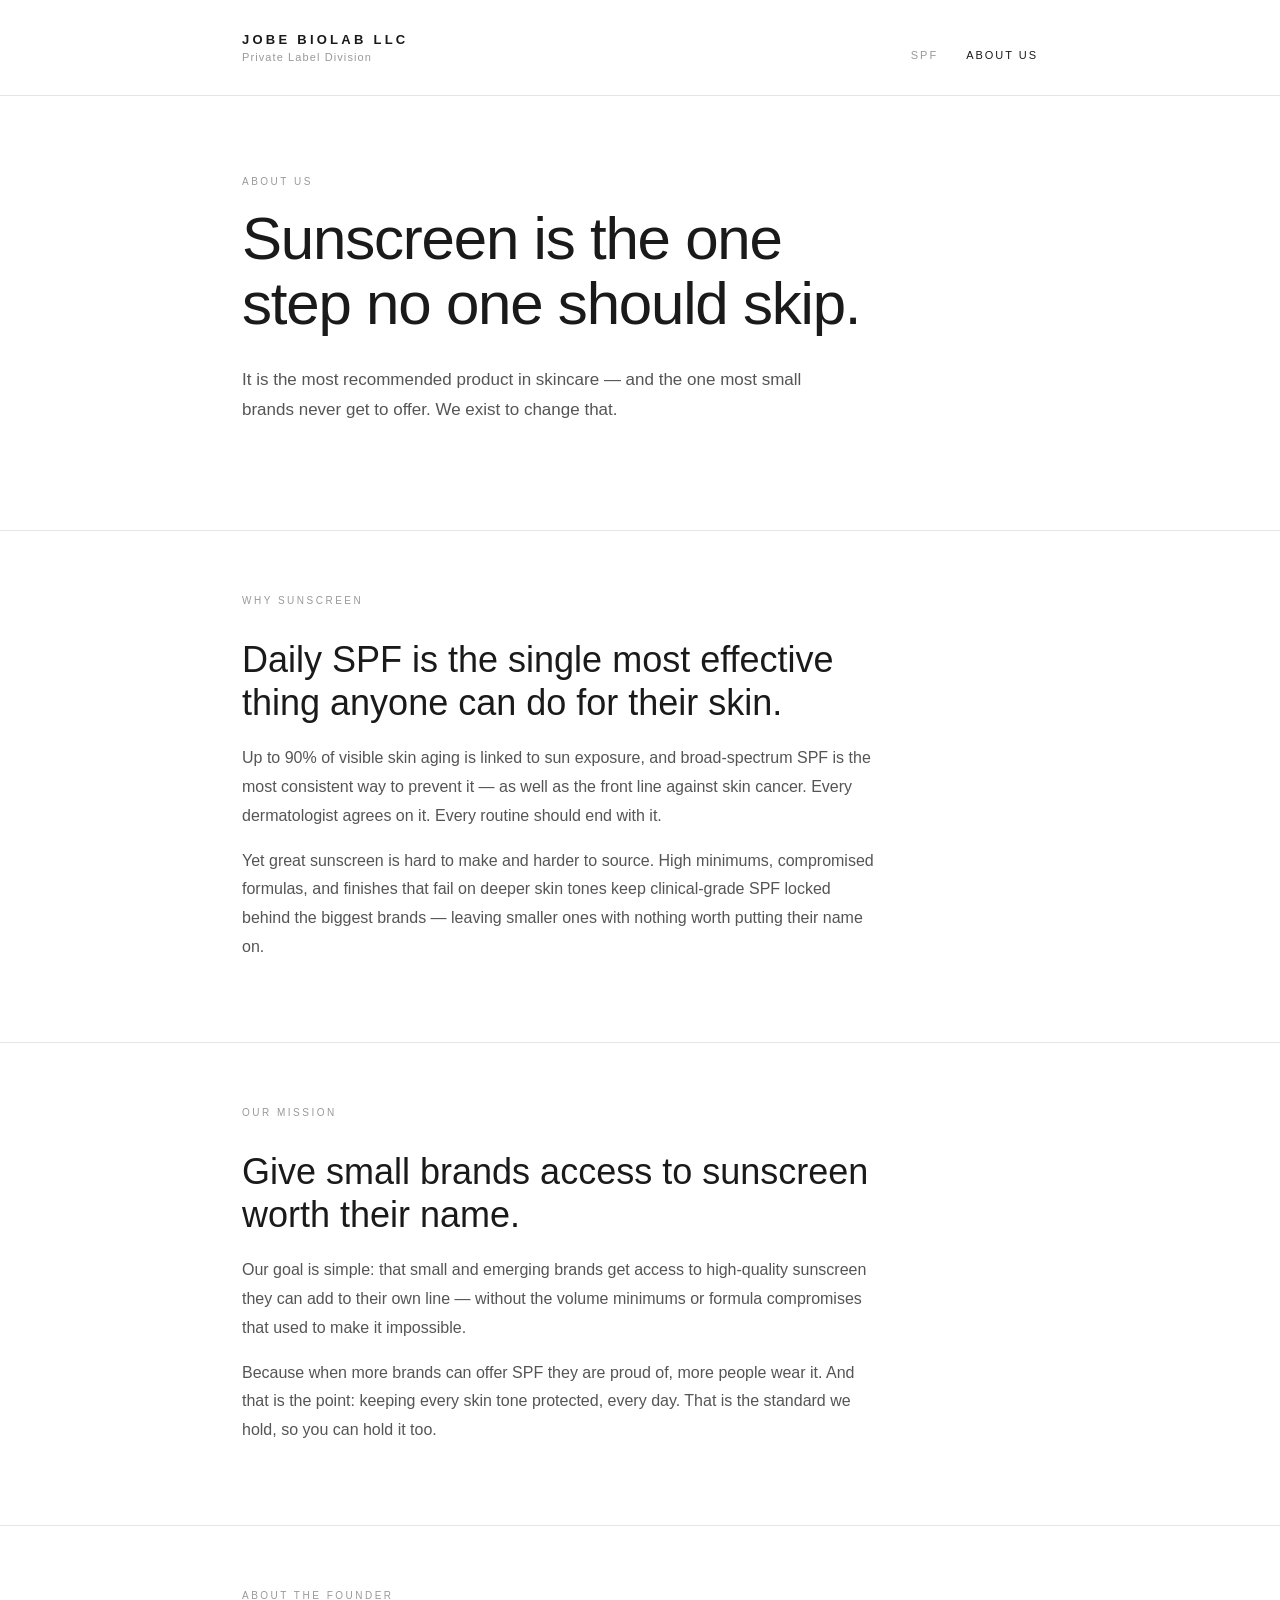
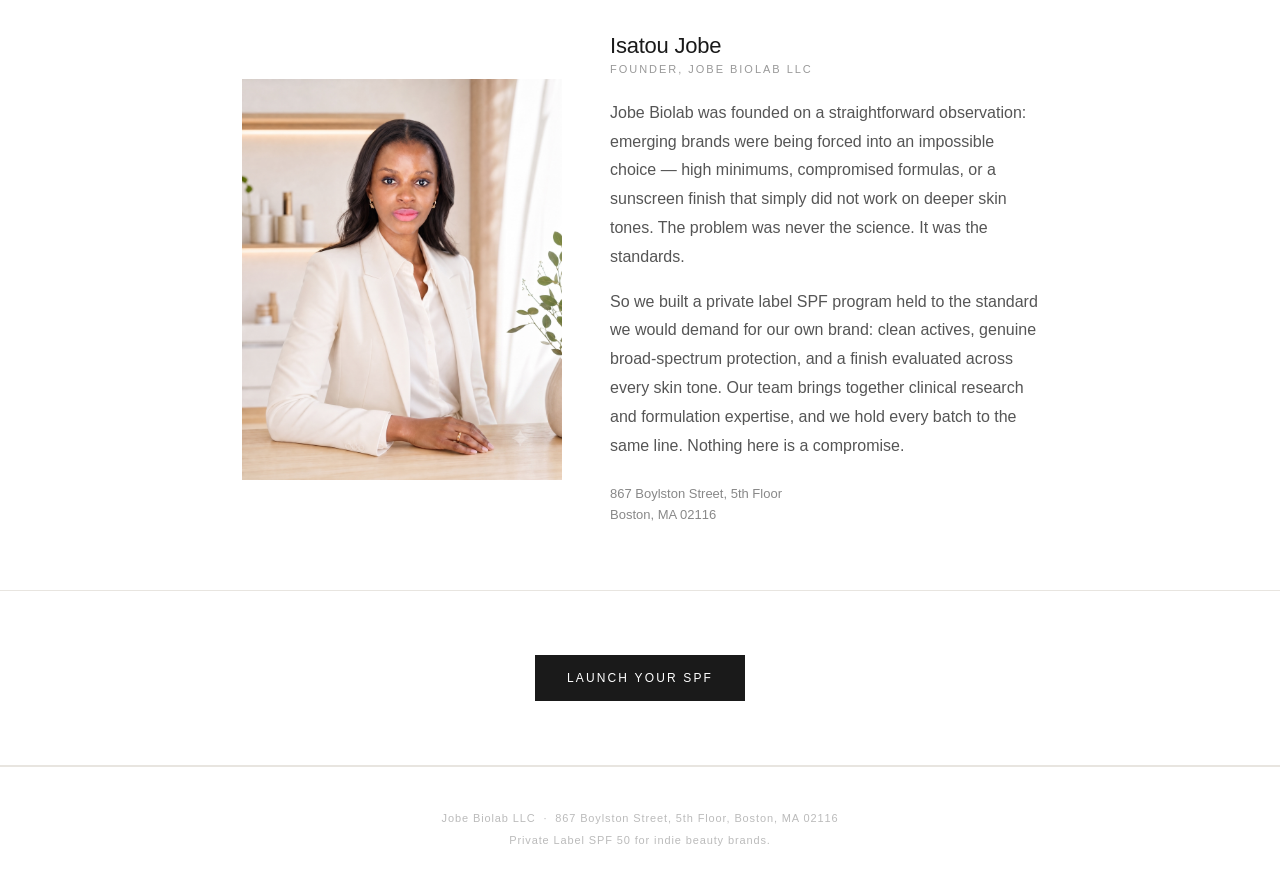
==== about/index.html @ faf5276c "Add About Us page with company details and mission" ====
<!DOCTYPE html>
<html lang="en">
<head>
  <meta charset="UTF-8">
  <meta name="viewport" content="width=device-width, initial-scale=1.0">
  <title>About Us — Jobe Biolab LLC</title>
  <meta name="description" content="Why we exist: giving small beauty brands access to clinical-grade mineral SPF 50 they can add to their own line — protecting every skin tone, every day.">
<style>
    *, *::before, *::after { box-sizing: border-box; margin: 0; padding: 0; }
    body { font-family: 'Helvetica Neue', Arial, sans-serif; color: #1A1A1A; background: #ffffff; -webkit-font-smoothing: antialiased; }
    .wrap { max-width: 860px; margin: 0 auto; padding: 0 32px; }
    /* Header */
    .site-header { padding: 32px 0; border-bottom: 1px solid #E8E5E0; }
    .site-logo { font-size: 13px; letter-spacing: 0.25em; text-transform: uppercase; font-weight: 600; color: #1A1A1A; display: block; }
    .site-tagline { font-size: 11px; color: #999; letter-spacing: 0.1em; margin-top: 4px; }
    /* Hero */
    .hero { padding: 80px 0 64px; border-bottom: 1px solid #E8E5E0; }
    .hero-label { font-size: 10px; letter-spacing: 0.25em; text-transform: uppercase; color: #999; margin-bottom: 20px; }
    .hero-h1 { font-size: clamp(36px, 5vw, 60px); font-weight: 300; line-height: 1.08; margin-bottom: 28px; letter-spacing: -0.02em; }
    .hero-sub { font-size: 17px; line-height: 1.8; color: #555; max-width: 580px; margin-bottom: 40px; }
    .hero-cta { display: inline-block; background: #1A1A1A; color: #fff; padding: 16px 32px; font-size: 12px; letter-spacing: 0.18em; text-transform: uppercase; text-decoration: none; transition: opacity 0.2s; }
    .hero-cta:hover { opacity: 0.82; }
    /* Sections */
    .section { padding: 64px 0; border-bottom: 1px solid #E8E5E0; }
    .section-label { font-size: 10px; letter-spacing: 0.25em; text-transform: uppercase; color: #999; margin-bottom: 32px; }
    /* Why grid */
    .why-grid { display: grid; grid-template-columns: 1fr 1fr; gap: 0; }
    @media (max-width: 640px) { .why-grid { grid-template-columns: 1fr; } }
    .why-item { display: flex; align-items: flex-start; gap: 14px; padding: 16px 0; border-bottom: 1px solid #F0EDE8; }
    .why-check { color: #1A1A1A; font-size: 14px; font-weight: 600; flex-shrink: 0; margin-top: 2px; }
    .why-text { font-size: 15px; line-height: 1.5; color: #444; }
    /* Stat grid */
    .stat-grid { display: grid; grid-template-columns: repeat(4, 1fr); gap: 1px; background: #E8E5E0; }
    @media (max-width: 640px) { .stat-grid { grid-template-columns: repeat(2, 1fr); } }
    .stat-card { background: #fff; padding: 28px 24px; }
    .stat-num { font-size: 32px; font-weight: 300; line-height: 1; margin-bottom: 6px; }
    .stat-desc { font-size: 12px; color: #888; letter-spacing: 0.05em; }
    /* Pain */
    .pain-block { max-width: 640px; }
    /* Founder */
    .founder-grid { display: grid; grid-template-columns: 320px 1fr; gap: 48px; align-items: center; }
    @media (max-width: 640px) { .founder-grid { grid-template-columns: 1fr; gap: 28px; } }
    .founder-photo { width: 100%; height: auto; display: block; }
    .founder-name { font-size: 22px; font-weight: 400; letter-spacing: -0.01em; margin-bottom: 4px; }
    .founder-title { font-size: 11px; letter-spacing: 0.18em; text-transform: uppercase; color: #999; margin-bottom: 24px; }
    .founder-p { font-size: 16px; line-height: 1.8; color: #555; margin-bottom: 16px; }
    .founder-address { font-size: 13px; line-height: 1.6; color: #888; margin-top: 24px; }
    .pain-h2 { font-size: clamp(24px, 3.5vw, 36px); font-weight: 300; line-height: 1.2; margin-bottom: 20px; }
    .pain-p { font-size: 16px; line-height: 1.8; color: #555; margin-bottom: 16px; }
    /* Spec list */
    .spec-list { list-style: none; display: grid; grid-template-columns: 1fr 1fr; gap: 0; }
    @media (max-width: 640px) { .spec-list { grid-template-columns: 1fr; } }
    .spec-list li { font-size: 14px; line-height: 1.6; color: #444; padding: 14px 0; border-bottom: 1px solid #F0EDE8; display: flex; align-items: flex-start; gap: 12px; }
    .spec-list li::before { content: ''; display: block; width: 4px; height: 4px; background: #1A1A1A; border-radius: 50%; margin-top: 8px; flex-shrink: 0; }
    /* Included list */
    .incl-list { list-style: none; }
    .incl-list li { font-size: 15px; line-height: 1.7; color: #444; padding: 14px 0; border-bottom: 1px solid #F0EDE8; display: flex; gap: 16px; }
    .incl-list li::before { content: '✓'; color: #1A1A1A; font-size: 13px; flex-shrink: 0; margin-top: 1px; }
    /* Tier grid */
    .tier-grid { display: grid; grid-template-columns: repeat(4, 1fr); gap: 1px; background: #E8E5E0; }
    @media (max-width: 640px) { .tier-grid { grid-template-columns: repeat(2, 1fr); } }
    .tier { background: #fff; padding: 28px 20px; }
    .tier.featured { background: #1A1A1A; }
    .tier.featured .tier-name, .tier.featured .tier-units, .tier.featured .tier-desc { color: #fff; }
    .tier.featured .tier-badge { color: #888; }
    .tier-badge { font-size: 9px; letter-spacing: 0.18em; text-transform: uppercase; color: #bbb; margin-bottom: 12px; display: block; }
    .tier-name { font-size: 10px; letter-spacing: 0.2em; text-transform: uppercase; color: #999; margin-bottom: 10px; }
    .tier-units { font-size: 26px; font-weight: 300; margin-bottom: 12px; color: #1A1A1A; }
    .tier-desc { font-size: 12px; color: #aaa; line-height: 1.5; }
    .tier-note { font-size: 13px; color: #888; margin-top: 24px; line-height: 1.7; }
    /* Form */
    .form-wrap { max-width: 620px; }
    .form-row { display: grid; grid-template-columns: 1fr 1fr; gap: 16px; margin-bottom: 16px; }
    @media (max-width: 640px) { .form-row { grid-template-columns: 1fr; } }
    .jbl-input, .jbl-select, .jbl-textarea {
      width: 100%; padding: 14px 16px; border: 1px solid #D8D4CE;
      background: #fff; font-size: 15px; font-family: inherit;
      color: #1A1A1A; outline: none; border-radius: 0; -webkit-appearance: none;
    }
    .jbl-input:focus, .jbl-select:focus, .jbl-textarea:focus { border-color: #1A1A1A; }
    .jbl-textarea { min-height: 120px; resize: vertical; margin-top: 16px; }
    .jbl-select { margin-bottom: 16px; }
    .jbl-btn {
      width: 100%; padding: 17px; background: #1A1A1A; color: #fff;
      border: none; font-size: 12px; letter-spacing: 0.18em;
      text-transform: uppercase; cursor: pointer; font-family: inherit; margin-top: 16px;
    }
    .jbl-btn:hover { opacity: 0.85; }
    .form-note { font-size: 12px; color: #999; margin-top: 12px; line-height: 1.6; }
    /* Thank you state */
    .thank-you { display: none; padding: 64px 0; text-align: center; }
    .thank-you.visible { display: block; }
    .ty-h2 { font-size: clamp(24px, 3vw, 36px); font-weight: 300; margin-bottom: 16px; }
    .ty-p { font-size: 16px; line-height: 1.8; color: #555; max-width: 480px; margin: 0 auto; }
    /* Footer */
    .site-footer { padding: 40px 0; text-align: center; border-top: 1px solid #E8E5E0; }
    .footer-text { font-size: 11px; color: #bbb; letter-spacing: 0.08em; line-height: 2; }
    /* Nav */
    .site-header .wrap { display: flex; justify-content: space-between; align-items: flex-end; }
    .site-nav { display: flex; gap: 28px; }
    .site-nav a { font-size: 11px; letter-spacing: 0.18em; text-transform: uppercase; color: #999; text-decoration: none; transition: color 0.2s; padding-bottom: 2px; }
    .site-nav a:hover, .site-nav a.active { color: #1A1A1A; }
    @media (max-width: 640px) { .site-header .wrap { flex-direction: column; align-items: flex-start; gap: 16px; } }
  </style>
</head>
<body>

  <header class="site-header">
    <div class="wrap">
      <div>
        <span class="site-logo">Jobe Biolab LLC</span>
        <p class="site-tagline">Private Label Division</p>
      </div>
      <nav class="site-nav">
        <a href="/">SPF</a>
        <a href="/about/" class="active">About Us</a>
      </nav>
    </div>
  </header>

  <section class="hero">
    <div class="wrap">
      <p class="hero-label">About Us</p>
      <h1 class="hero-h1">Sunscreen is the one<br>step no one should skip.</h1>
      <p class="hero-sub">It is the most recommended product in skincare — and the one most small brands never get to offer. We exist to change that.</p>
    </div>
  </section>

  <section class="section">
    <div class="wrap">
      <div class="pain-block">
        <p class="section-label">Why Sunscreen</p>
        <h2 class="pain-h2">Daily SPF is the single most effective thing anyone can do for their skin.</h2>
        <p class="pain-p">Up to 90% of visible skin aging is linked to sun exposure, and broad-spectrum SPF is the most consistent way to prevent it — as well as the front line against skin cancer. Every dermatologist agrees on it. Every routine should end with it.</p>
        <p class="pain-p">Yet great sunscreen is hard to make and harder to source. High minimums, compromised formulas, and finishes that fail on deeper skin tones keep clinical-grade SPF locked behind the biggest brands — leaving smaller ones with nothing worth putting their name on.</p>
      </div>
    </div>
  </section>

  <section class="section">
    <div class="wrap">
      <div class="pain-block">
        <p class="section-label">Our Mission</p>
        <h2 class="pain-h2">Give small brands access to sunscreen worth their name.</h2>
        <p class="pain-p">Our goal is simple: that small and emerging brands get access to high-quality sunscreen they can add to their own line — without the volume minimums or formula compromises that used to make it impossible.</p>
        <p class="pain-p">Because when more brands can offer SPF they are proud of, more people wear it. And that is the point: keeping every skin tone protected, every day. That is the standard we hold, so you can hold it too.</p>
      </div>
    </div>
  </section>

  <section class="section">
    <div class="wrap">
      <p class="section-label">About The Founder</p>
      <div class="founder-grid">
        <img class="founder-photo" src="/founder.jpg" alt="Isatou Jobe, Founder of Jobe Biolab LLC">
        <div class="founder-text">
          <p class="founder-name">Isatou Jobe</p>
          <p class="founder-title">Founder, Jobe Biolab LLC</p>
          <p class="founder-p">Jobe Biolab was founded on a straightforward observation: emerging brands were being forced into an impossible choice — high minimums, compromised formulas, or a sunscreen finish that simply did not work on deeper skin tones. The problem was never the science. It was the standards.</p>
          <p class="founder-p">So we built a private label SPF program held to the standard we would demand for our own brand: clean actives, genuine broad-spectrum protection, and a finish evaluated across every skin tone. Our team brings together clinical research and formulation expertise, and we hold every batch to the same line. Nothing here is a compromise.</p>
          <p class="founder-address">867 Boylston Street, 5th Floor<br>Boston, MA 02116</p>
        </div>
      </div>
    </div>
  </section>

  <section class="section" style="text-align:center;">
    <div class="wrap">
      <a href="/#enquire" class="hero-cta">Launch Your SPF</a>
    </div>
  </section>

  <footer class="site-footer">
    <div class="wrap">
      <p class="footer-text">Jobe Biolab LLC &nbsp;·&nbsp; 867 Boylston Street, 5th Floor, Boston, MA 02116<br>Private Label SPF 50 for indie beauty brands.</p>
    </div>
  </footer>

</body>
</html>
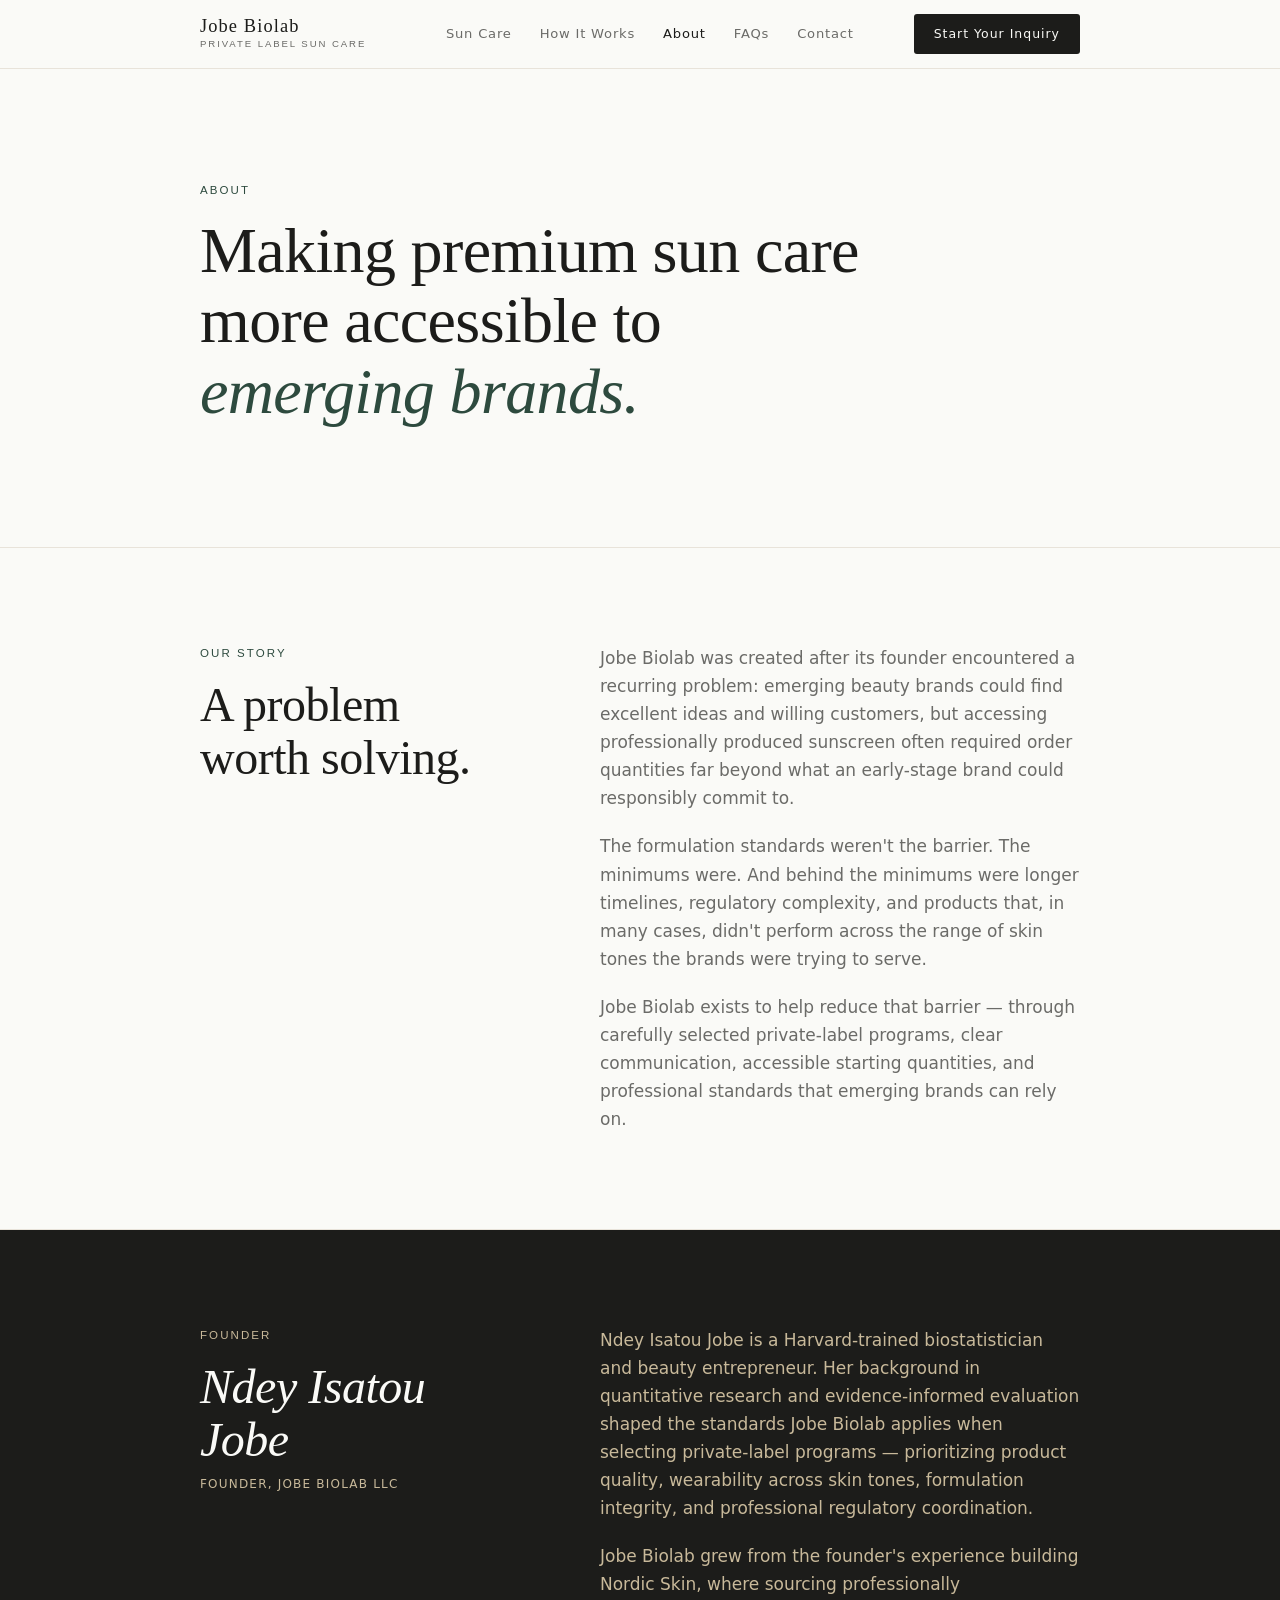
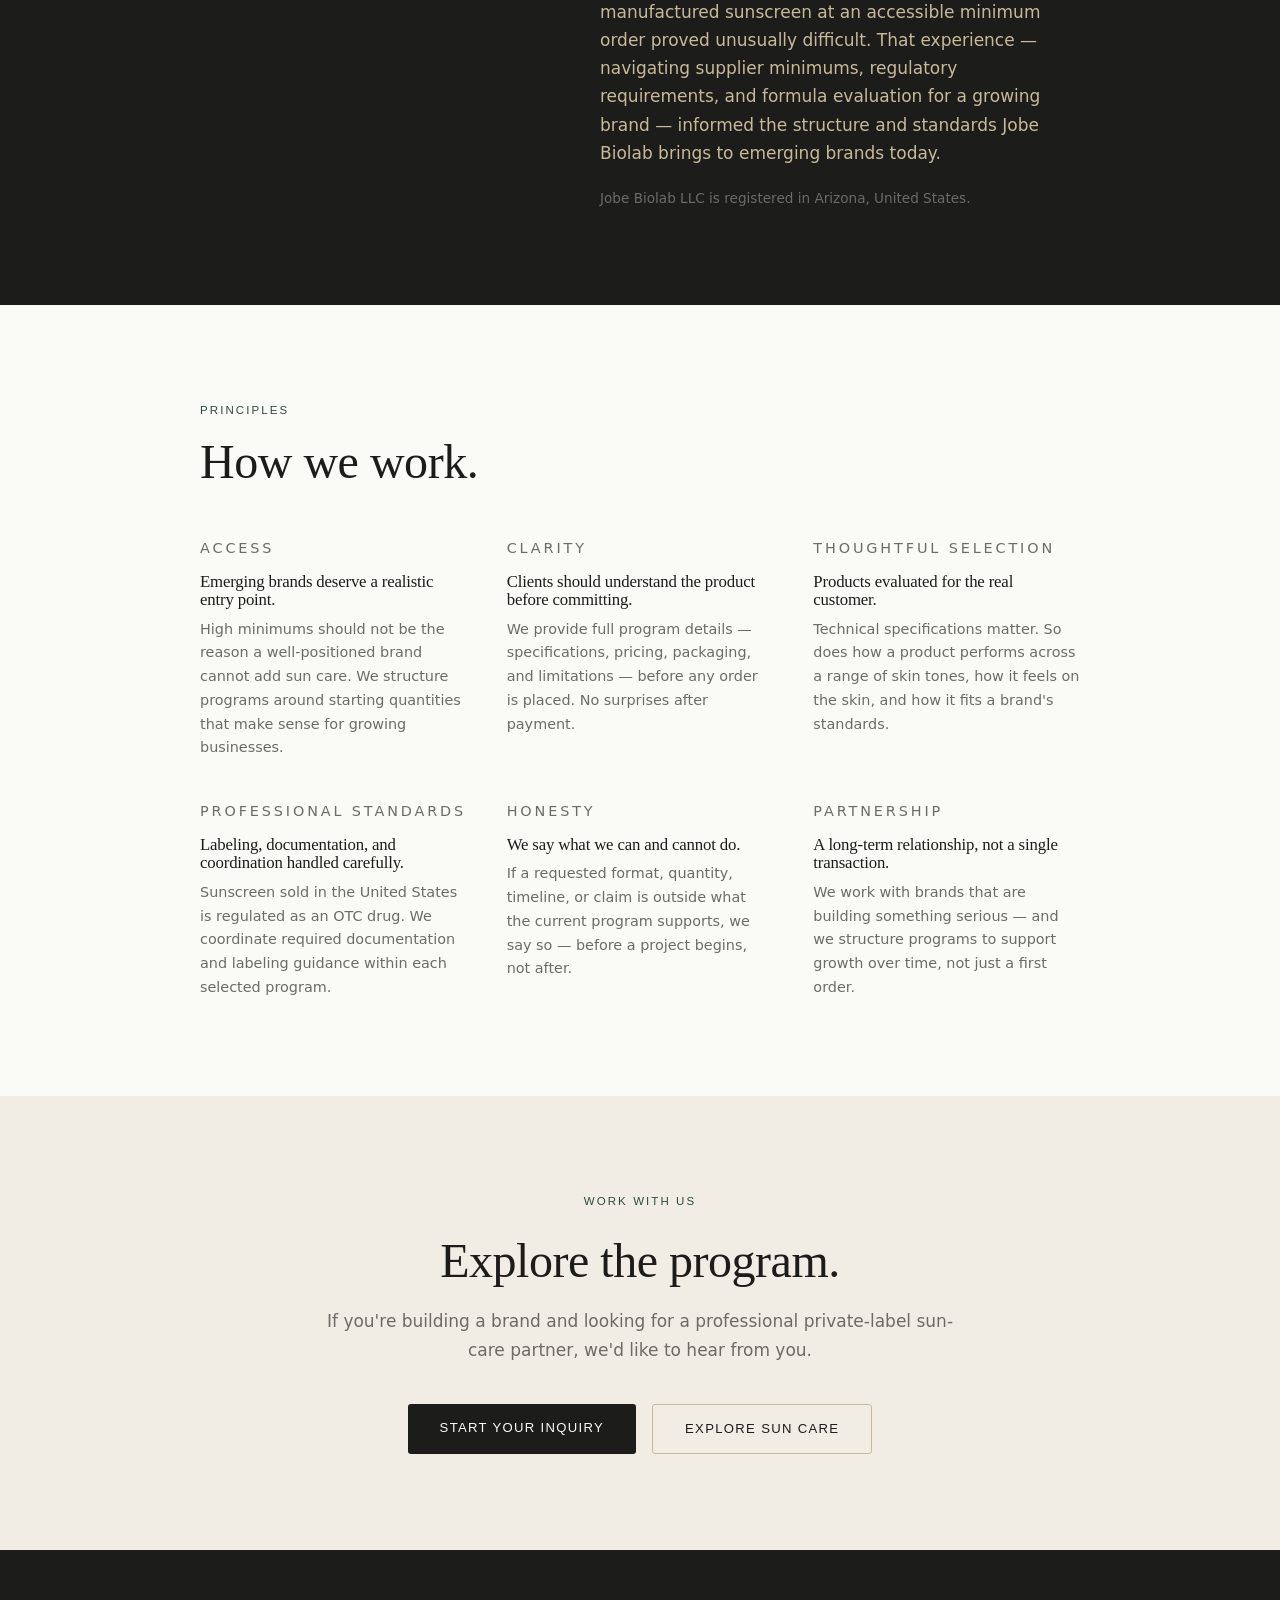
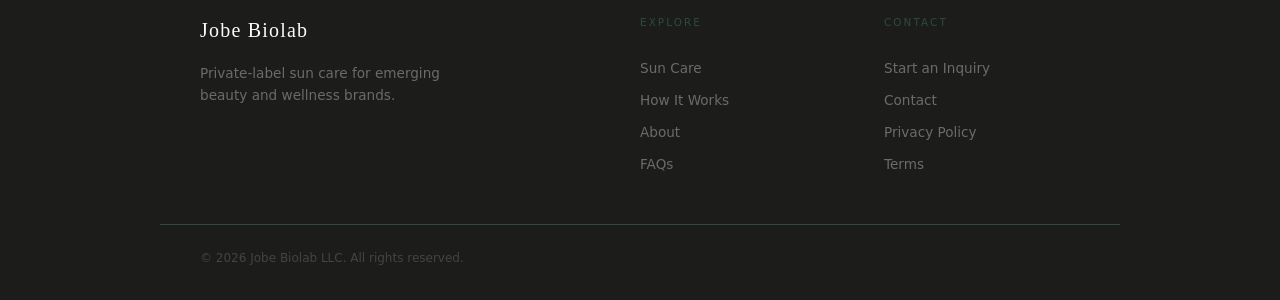
==== commit d655e13c: "Redesign: full multi-page rebuild with new design system" ====
--- a/about/index.html
+++ b/about/index.html
@@ -3,178 +3,114 @@
 <head>
   <meta charset="UTF-8">
   <meta name="viewport" content="width=device-width, initial-scale=1.0">
-  <title>About Us — Jobe Biolab LLC</title>
-  <meta name="description" content="Why we exist: giving small beauty brands access to clinical-grade mineral SPF 50 they can add to their own line — protecting every skin tone, every day.">
-<style>
-    *, *::before, *::after { box-sizing: border-box; margin: 0; padding: 0; }
-    body { font-family: 'Helvetica Neue', Arial, sans-serif; color: #1A1A1A; background: #ffffff; -webkit-font-smoothing: antialiased; }
-    .wrap { max-width: 860px; margin: 0 auto; padding: 0 32px; }
-    /* Header */
-    .site-header { padding: 32px 0; border-bottom: 1px solid #E8E5E0; }
-    .site-logo { font-size: 13px; letter-spacing: 0.25em; text-transform: uppercase; font-weight: 600; color: #1A1A1A; display: block; }
-    .site-tagline { font-size: 11px; color: #999; letter-spacing: 0.1em; margin-top: 4px; }
-    /* Hero */
-    .hero { padding: 80px 0 64px; border-bottom: 1px solid #E8E5E0; }
-    .hero-label { font-size: 10px; letter-spacing: 0.25em; text-transform: uppercase; color: #999; margin-bottom: 20px; }
-    .hero-h1 { font-size: clamp(36px, 5vw, 60px); font-weight: 300; line-height: 1.08; margin-bottom: 28px; letter-spacing: -0.02em; }
-    .hero-sub { font-size: 17px; line-height: 1.8; color: #555; max-width: 580px; margin-bottom: 40px; }
-    .hero-cta { display: inline-block; background: #1A1A1A; color: #fff; padding: 16px 32px; font-size: 12px; letter-spacing: 0.18em; text-transform: uppercase; text-decoration: none; transition: opacity 0.2s; }
-    .hero-cta:hover { opacity: 0.82; }
-    /* Sections */
-    .section { padding: 64px 0; border-bottom: 1px solid #E8E5E0; }
-    .section-label { font-size: 10px; letter-spacing: 0.25em; text-transform: uppercase; color: #999; margin-bottom: 32px; }
-    /* Why grid */
-    .why-grid { display: grid; grid-template-columns: 1fr 1fr; gap: 0; }
-    @media (max-width: 640px) { .why-grid { grid-template-columns: 1fr; } }
-    .why-item { display: flex; align-items: flex-start; gap: 14px; padding: 16px 0; border-bottom: 1px solid #F0EDE8; }
-    .why-check { color: #1A1A1A; font-size: 14px; font-weight: 600; flex-shrink: 0; margin-top: 2px; }
-    .why-text { font-size: 15px; line-height: 1.5; color: #444; }
-    /* Stat grid */
-    .stat-grid { display: grid; grid-template-columns: repeat(4, 1fr); gap: 1px; background: #E8E5E0; }
-    @media (max-width: 640px) { .stat-grid { grid-template-columns: repeat(2, 1fr); } }
-    .stat-card { background: #fff; padding: 28px 24px; }
-    .stat-num { font-size: 32px; font-weight: 300; line-height: 1; margin-bottom: 6px; }
-    .stat-desc { font-size: 12px; color: #888; letter-spacing: 0.05em; }
-    /* Pain */
-    .pain-block { max-width: 640px; }
-    /* Founder */
-    .founder-grid { display: grid; grid-template-columns: 320px 1fr; gap: 48px; align-items: center; }
-    @media (max-width: 640px) { .founder-grid { grid-template-columns: 1fr; gap: 28px; } }
-    .founder-photo { width: 100%; height: auto; display: block; }
-    .founder-name { font-size: 22px; font-weight: 400; letter-spacing: -0.01em; margin-bottom: 4px; }
-    .founder-title { font-size: 11px; letter-spacing: 0.18em; text-transform: uppercase; color: #999; margin-bottom: 24px; }
-    .founder-p { font-size: 16px; line-height: 1.8; color: #555; margin-bottom: 16px; }
-    .founder-address { font-size: 13px; line-height: 1.6; color: #888; margin-top: 24px; }
-    .pain-h2 { font-size: clamp(24px, 3.5vw, 36px); font-weight: 300; line-height: 1.2; margin-bottom: 20px; }
-    .pain-p { font-size: 16px; line-height: 1.8; color: #555; margin-bottom: 16px; }
-    /* Spec list */
-    .spec-list { list-style: none; display: grid; grid-template-columns: 1fr 1fr; gap: 0; }
-    @media (max-width: 640px) { .spec-list { grid-template-columns: 1fr; } }
-    .spec-list li { font-size: 14px; line-height: 1.6; color: #444; padding: 14px 0; border-bottom: 1px solid #F0EDE8; display: flex; align-items: flex-start; gap: 12px; }
-    .spec-list li::before { content: ''; display: block; width: 4px; height: 4px; background: #1A1A1A; border-radius: 50%; margin-top: 8px; flex-shrink: 0; }
-    /* Included list */
-    .incl-list { list-style: none; }
-    .incl-list li { font-size: 15px; line-height: 1.7; color: #444; padding: 14px 0; border-bottom: 1px solid #F0EDE8; display: flex; gap: 16px; }
-    .incl-list li::before { content: '✓'; color: #1A1A1A; font-size: 13px; flex-shrink: 0; margin-top: 1px; }
-    /* Tier grid */
-    .tier-grid { display: grid; grid-template-columns: repeat(4, 1fr); gap: 1px; background: #E8E5E0; }
-    @media (max-width: 640px) { .tier-grid { grid-template-columns: repeat(2, 1fr); } }
-    .tier { background: #fff; padding: 28px 20px; }
-    .tier.featured { background: #1A1A1A; }
-    .tier.featured .tier-name, .tier.featured .tier-units, .tier.featured .tier-desc { color: #fff; }
-    .tier.featured .tier-badge { color: #888; }
-    .tier-badge { font-size: 9px; letter-spacing: 0.18em; text-transform: uppercase; color: #bbb; margin-bottom: 12px; display: block; }
-    .tier-name { font-size: 10px; letter-spacing: 0.2em; text-transform: uppercase; color: #999; margin-bottom: 10px; }
-    .tier-units { font-size: 26px; font-weight: 300; margin-bottom: 12px; color: #1A1A1A; }
-    .tier-desc { font-size: 12px; color: #aaa; line-height: 1.5; }
-    .tier-note { font-size: 13px; color: #888; margin-top: 24px; line-height: 1.7; }
-    /* Form */
-    .form-wrap { max-width: 620px; }
-    .form-row { display: grid; grid-template-columns: 1fr 1fr; gap: 16px; margin-bottom: 16px; }
-    @media (max-width: 640px) { .form-row { grid-template-columns: 1fr; } }
-    .jbl-input, .jbl-select, .jbl-textarea {
-      width: 100%; padding: 14px 16px; border: 1px solid #D8D4CE;
-      background: #fff; font-size: 15px; font-family: inherit;
-      color: #1A1A1A; outline: none; border-radius: 0; -webkit-appearance: none;
-    }
-    .jbl-input:focus, .jbl-select:focus, .jbl-textarea:focus { border-color: #1A1A1A; }
-    .jbl-textarea { min-height: 120px; resize: vertical; margin-top: 16px; }
-    .jbl-select { margin-bottom: 16px; }
-    .jbl-btn {
-      width: 100%; padding: 17px; background: #1A1A1A; color: #fff;
-      border: none; font-size: 12px; letter-spacing: 0.18em;
-      text-transform: uppercase; cursor: pointer; font-family: inherit; margin-top: 16px;
-    }
-    .jbl-btn:hover { opacity: 0.85; }
-    .form-note { font-size: 12px; color: #999; margin-top: 12px; line-height: 1.6; }
-    /* Thank you state */
-    .thank-you { display: none; padding: 64px 0; text-align: center; }
-    .thank-you.visible { display: block; }
-    .ty-h2 { font-size: clamp(24px, 3vw, 36px); font-weight: 300; margin-bottom: 16px; }
-    .ty-p { font-size: 16px; line-height: 1.8; color: #555; max-width: 480px; margin: 0 auto; }
-    /* Footer */
-    .site-footer { padding: 40px 0; text-align: center; border-top: 1px solid #E8E5E0; }
-    .footer-text { font-size: 11px; color: #bbb; letter-spacing: 0.08em; line-height: 2; }
-    /* Nav */
-    .site-header .wrap { display: flex; justify-content: space-between; align-items: flex-end; }
-    .site-nav { display: flex; gap: 28px; }
-    .site-nav a { font-size: 11px; letter-spacing: 0.18em; text-transform: uppercase; color: #999; text-decoration: none; transition: color 0.2s; padding-bottom: 2px; }
-    .site-nav a:hover, .site-nav a.active { color: #1A1A1A; }
-    @media (max-width: 640px) { .site-header .wrap { flex-direction: column; align-items: flex-start; gap: 16px; } }
-  </style>
+  <title>About Jobe Biolab | Private Label Beauty Partner</title>
+  <meta name="description" content="Jobe Biolab is a private-label sun-care partner helping emerging beauty and wellness brands access professionally manufactured SPF products at accessible starting quantities.">
+  <link rel="canonical" href="https://jobebiolab.com/about/">
+  <link rel="stylesheet" href="/assets/style.css">
 </head>
 <body>
+  <header id="site-header"></header>
 
-  <header class="site-header">
-    <div class="wrap">
-      <div>
-        <span class="site-logo">Jobe Biolab LLC</span>
-        <p class="site-tagline">Private Label Division</p>
-      </div>
-      <nav class="site-nav">
-        <a href="/">SPF</a>
-        <a href="/about/" class="active">About Us</a>
-      </nav>
-    </div>
-  </header>
-
+  <!-- HERO -->
   <section class="hero">
     <div class="wrap">
-      <p class="hero-label">About Us</p>
-      <h1 class="hero-h1">Sunscreen is the one<br>step no one should skip.</h1>
-      <p class="hero-sub">It is the most recommended product in skincare — and the one most small brands never get to offer. We exist to change that.</p>
+      <span class="eyebrow">About</span>
+      <h1 style="max-width:22ch;margin:1rem 0 1.5rem;">Making premium sun care more accessible to <em>emerging brands.</em></h1>
     </div>
   </section>
 
-  <section class="section">
+  <hr class="rule">
+
+  <!-- STORY -->
+  <section>
     <div class="wrap">
-      <div class="pain-block">
-        <p class="section-label">Why Sunscreen</p>
-        <h2 class="pain-h2">Daily SPF is the single most effective thing anyone can do for their skin.</h2>
-        <p class="pain-p">Up to 90% of visible skin aging is linked to sun exposure, and broad-spectrum SPF is the most consistent way to prevent it — as well as the front line against skin cancer. Every dermatologist agrees on it. Every routine should end with it.</p>
-        <p class="pain-p">Yet great sunscreen is hard to make and harder to source. High minimums, compromised formulas, and finishes that fail on deeper skin tones keep clinical-grade SPF locked behind the biggest brands — leaving smaller ones with nothing worth putting their name on.</p>
-      </div>
-    </div>
-  </section>
-
-  <section class="section">
-    <div class="wrap">
-      <div class="pain-block">
-        <p class="section-label">Our Mission</p>
-        <h2 class="pain-h2">Give small brands access to sunscreen worth their name.</h2>
-        <p class="pain-p">Our goal is simple: that small and emerging brands get access to high-quality sunscreen they can add to their own line — without the volume minimums or formula compromises that used to make it impossible.</p>
-        <p class="pain-p">Because when more brands can offer SPF they are proud of, more people wear it. And that is the point: keeping every skin tone protected, every day. That is the standard we hold, so you can hold it too.</p>
-      </div>
-    </div>
-  </section>
-
-  <section class="section">
-    <div class="wrap">
-      <p class="section-label">About The Founder</p>
-      <div class="founder-grid">
-        <img class="founder-photo" src="/founder.jpg" alt="Isatou Jobe, Founder of Jobe Biolab LLC">
-        <div class="founder-text">
-          <p class="founder-name">Isatou Jobe</p>
-          <p class="founder-title">Founder, Jobe Biolab LLC</p>
-          <p class="founder-p">Jobe Biolab was founded on a straightforward observation: emerging brands were being forced into an impossible choice — high minimums, compromised formulas, or a sunscreen finish that simply did not work on deeper skin tones. The problem was never the science. It was the standards.</p>
-          <p class="founder-p">So we built a private label SPF program held to the standard we would demand for our own brand: clean actives, genuine broad-spectrum protection, and a finish evaluated across every skin tone. Our team brings together clinical research and formulation expertise, and we hold every batch to the same line. Nothing here is a compromise.</p>
-          <p class="founder-address">867 Boylston Street, 5th Floor<br>Boston, MA 02116</p>
+      <div style="display:grid;grid-template-columns:1fr 1.5fr;gap:5rem;align-items:start;">
+        <div>
+          <span class="eyebrow">Our story</span>
+          <h2 style="margin-top:1rem;max-width:16ch;">A problem worth solving.</h2>
+        </div>
+        <div>
+          <p class="text-grey" style="margin-bottom:1.25rem;">Jobe Biolab was created after its founder encountered a recurring problem: emerging beauty brands could find excellent ideas and willing customers, but accessing professionally produced sunscreen often required order quantities far beyond what an early-stage brand could responsibly commit to.</p>
+          <p class="text-grey" style="margin-bottom:1.25rem;">The formulation standards weren't the barrier. The minimums were. And behind the minimums were longer timelines, regulatory complexity, and products that, in many cases, didn't perform across the range of skin tones the brands were trying to serve.</p>
+          <p class="text-grey">Jobe Biolab exists to help reduce that barrier — through carefully selected private-label programs, clear communication, accessible starting quantities, and professional standards that emerging brands can rely on.</p>
         </div>
       </div>
     </div>
   </section>
 
-  <section class="section" style="text-align:center;">
+  <hr class="rule">
+
+  <!-- FOUNDER -->
+  <section class="section--dark">
     <div class="wrap">
-      <a href="/#enquire" class="hero-cta">Launch Your SPF</a>
+      <div style="display:grid;grid-template-columns:1fr 1.5fr;gap:5rem;align-items:start;">
+        <div>
+          <span class="eyebrow">Founder</span>
+          <h2 style="color:#FAFAF7;font-style:italic;font-weight:300;margin-top:1rem;max-width:16ch;">Ndey Isatou Jobe</h2>
+          <p style="color:#C8B99A;font-size:0.75rem;letter-spacing:0.1em;text-transform:uppercase;margin-top:0.5rem;">Founder, Jobe Biolab LLC</p>
+        </div>
+        <div>
+          <p style="color:#C8B99A;margin-bottom:1.25rem;">Ndey Isatou Jobe is a Harvard-trained biostatistician and beauty entrepreneur. Her background in quantitative research and evidence-informed evaluation shaped the standards Jobe Biolab applies when selecting private-label programs — prioritizing product quality, wearability across skin tones, formulation integrity, and professional regulatory coordination.</p>
+          <p style="color:#C8B99A;margin-bottom:1.25rem;">Jobe Biolab grew from the founder's experience building Nordic Skin, where sourcing professionally manufactured sunscreen at an accessible minimum order proved unusually difficult. That experience — navigating supplier minimums, regulatory requirements, and formula evaluation for a growing brand — informed the structure and standards Jobe Biolab brings to emerging brands today.</p>
+          <p style="color:#6B6B68;font-size:0.85rem;">Jobe Biolab LLC is registered in Arizona, United States.</p>
+        </div>
+      </div>
     </div>
   </section>
 
-  <footer class="site-footer">
+  <!-- PRINCIPLES -->
+  <section>
     <div class="wrap">
-      <p class="footer-text">Jobe Biolab LLC &nbsp;·&nbsp; 867 Boylston Street, 5th Floor, Boston, MA 02116<br>Private Label SPF 50 for indie beauty brands.</p>
+      <span class="eyebrow">Principles</span>
+      <h2 class="mb-3" style="max-width:20ch;">How we work.</h2>
+      <div class="grid-3" style="margin-top:3rem;">
+        <div class="grid-item">
+          <p class="grid-item-label">Access</p>
+          <h4>Emerging brands deserve a realistic entry point.</h4>
+          <p>High minimums should not be the reason a well-positioned brand cannot add sun care. We structure programs around starting quantities that make sense for growing businesses.</p>
+        </div>
+        <div class="grid-item">
+          <p class="grid-item-label">Clarity</p>
+          <h4>Clients should understand the product before committing.</h4>
+          <p>We provide full program details — specifications, pricing, packaging, and limitations — before any order is placed. No surprises after payment.</p>
+        </div>
+        <div class="grid-item">
+          <p class="grid-item-label">Thoughtful selection</p>
+          <h4>Products evaluated for the real customer.</h4>
+          <p>Technical specifications matter. So does how a product performs across a range of skin tones, how it feels on the skin, and how it fits a brand's standards.</p>
+        </div>
+        <div class="grid-item">
+          <p class="grid-item-label">Professional standards</p>
+          <h4>Labeling, documentation, and coordination handled carefully.</h4>
+          <p>Sunscreen sold in the United States is regulated as an OTC drug. We coordinate required documentation and labeling guidance within each selected program.</p>
+        </div>
+        <div class="grid-item">
+          <p class="grid-item-label">Honesty</p>
+          <h4>We say what we can and cannot do.</h4>
+          <p>If a requested format, quantity, timeline, or claim is outside what the current program supports, we say so — before a project begins, not after.</p>
+        </div>
+        <div class="grid-item">
+          <p class="grid-item-label">Partnership</p>
+          <h4>A long-term relationship, not a single transaction.</h4>
+          <p>We work with brands that are building something serious — and we structure programs to support growth over time, not just a first order.</p>
+        </div>
+      </div>
     </div>
-  </footer>
+  </section>
 
+  <div class="cta-section">
+    <div class="wrap wrap--narrow">
+      <span class="eyebrow" style="display:block;text-align:center;margin-bottom:1.5rem;">Work with us</span>
+      <h2>Explore the program.</h2>
+      <p>If you're building a brand and looking for a professional private-label sun-care partner, we'd like to hear from you.</p>
+      <div class="cta-actions">
+        <a href="/contact/" class="btn btn--primary">Start Your Inquiry</a>
+        <a href="/sun-care/" class="btn btn--outline">Explore Sun Care</a>
+      </div>
+    </div>
+  </div>
+
+  <footer id="site-footer"></footer>
+  <script src="/assets/config.js"></script>
 </body>
 </html>
--- a/assets/style.css
+++ b/assets/style.css
@@ -0,0 +1,581 @@
+/* ============================================================
+   JOBE BIOLAB — DESIGN SYSTEM
+   Palette:
+     --ink:    #1C1C1A  charcoal
+     --bg:     #FAFAF7  warm white
+     --bg-alt: #F2EDE4  warm off-white sections
+     --green:  #2D4A3E  deep muted green (accent)
+     --taupe:  #C8B99A  warm taupe (dividers, labels)
+     --grey:   #6B6B68  mid grey
+     --light:  #E8E3DA  hairlines
+   ============================================================ */
+
+/* ---------- Reset ---------- */
+*, *::before, *::after { box-sizing: border-box; margin: 0; padding: 0; }
+html { scroll-behavior: smooth; }
+body {
+  font-family: 'Inter', system-ui, -apple-system, sans-serif;
+  background: #FAFAF7;
+  color: #1C1C1A;
+  -webkit-font-smoothing: antialiased;
+  font-size: 17px;
+  line-height: 1.65;
+}
+
+/* ---------- Typography ---------- */
+@import url('https://fonts.googleapis.com/css2?family=Cormorant+Garamond:ital,wght@0,300;0,400;0,500;0,600;1,300;1,400&family=Inter:wght@300;400;500;600&display=swap');
+
+h1, h2, h3, h4, .display {
+  font-family: 'Cormorant Garamond', Georgia, serif;
+  font-weight: 400;
+  line-height: 1.1;
+  letter-spacing: -0.01em;
+  color: #1C1C1A;
+}
+
+h1 { font-size: clamp(2.6rem, 5vw, 4.2rem); }
+h2 { font-size: clamp(2rem, 4vw, 3rem); }
+h3 { font-size: clamp(1.4rem, 2.5vw, 1.9rem); }
+h4 { font-size: 1.2rem; }
+
+.eyebrow {
+  font-family: 'Inter', sans-serif;
+  font-size: 0.72rem;
+  font-weight: 500;
+  letter-spacing: 0.18em;
+  text-transform: uppercase;
+  color: #2D4A3E;
+  display: block;
+  margin-bottom: 1rem;
+}
+
+p { max-width: 68ch; }
+p + p { margin-top: 1rem; }
+
+a { color: inherit; text-decoration: none; }
+a:focus-visible {
+  outline: 2px solid #2D4A3E;
+  outline-offset: 3px;
+  border-radius: 2px;
+}
+
+/* ---------- Layout ---------- */
+.wrap {
+  max-width: 960px;
+  margin: 0 auto;
+  padding: 0 2.5rem;
+}
+.wrap--wide { max-width: 1200px; }
+.wrap--narrow { max-width: 720px; }
+
+section { padding: 6rem 0; }
+section.section--alt { background: #F2EDE4; }
+section.section--dark { background: #1C1C1A; color: #FAFAF7; }
+section.section--dark h2,
+section.section--dark h3,
+section.section--dark .eyebrow { color: #C8B99A; }
+section.section--dark p { color: #C8B99A; }
+
+hr.rule {
+  border: none;
+  border-top: 1px solid #E8E3DA;
+  margin: 0;
+}
+
+/* ---------- Header ---------- */
+#site-header {
+  position: sticky;
+  top: 0;
+  z-index: 100;
+  background: rgba(250, 250, 247, 0.96);
+  backdrop-filter: blur(8px);
+  border-bottom: 1px solid #E8E3DA;
+}
+
+.hdr-inner {
+  max-width: 960px;
+  margin: 0 auto;
+  padding: 0 2.5rem;
+  height: 68px;
+  display: flex;
+  align-items: center;
+  gap: 2rem;
+}
+
+.hdr-wordmark {
+  display: flex;
+  flex-direction: column;
+  gap: 0;
+  flex-shrink: 0;
+}
+.hdr-brand {
+  font-family: 'Cormorant Garamond', serif;
+  font-size: 1.15rem;
+  font-weight: 500;
+  letter-spacing: 0.06em;
+  color: #1C1C1A;
+  line-height: 1.1;
+}
+.hdr-sub {
+  font-size: 0.6rem;
+  letter-spacing: 0.2em;
+  text-transform: uppercase;
+  color: #6B6B68;
+  font-family: 'Inter', sans-serif;
+}
+
+.hdr-nav {
+  display: flex;
+  align-items: center;
+  gap: 0.25rem;
+  margin-left: auto;
+}
+
+.nav-link {
+  font-size: 0.82rem;
+  letter-spacing: 0.06em;
+  color: #6B6B68;
+  padding: 0.4rem 0.75rem;
+  border-radius: 4px;
+  transition: color 0.15s;
+}
+.nav-link:hover { color: #1C1C1A; }
+.nav-link.active { color: #1C1C1A; }
+
+.hdr-cta {
+  font-size: 0.78rem;
+  font-weight: 500;
+  letter-spacing: 0.08em;
+  color: #FAFAF7;
+  background: #1C1C1A;
+  padding: 0.6rem 1.25rem;
+  border-radius: 3px;
+  transition: background 0.15s;
+  flex-shrink: 0;
+  margin-left: 1rem;
+}
+.hdr-cta:hover { background: #2D4A3E; }
+
+.hdr-hamburger {
+  display: none;
+  flex-direction: column;
+  gap: 5px;
+  background: none;
+  border: none;
+  cursor: pointer;
+  padding: 4px;
+  margin-left: auto;
+}
+.hdr-hamburger span {
+  display: block;
+  width: 22px;
+  height: 1.5px;
+  background: #1C1C1A;
+  transition: transform 0.2s;
+}
+
+.mobile-menu {
+  display: none;
+  flex-direction: column;
+  background: #FAFAF7;
+  border-top: 1px solid #E8E3DA;
+  padding: 1.5rem 2.5rem;
+}
+.mobile-menu.open { display: flex; }
+.mobile-menu nav {
+  display: flex;
+  flex-direction: column;
+  gap: 0.25rem;
+}
+.mobile-menu .nav-link {
+  font-size: 1rem;
+  padding: 0.75rem 0;
+  border-bottom: 1px solid #E8E3DA;
+}
+.mobile-cta {
+  display: inline-block;
+  margin-top: 1.25rem;
+  font-size: 0.85rem;
+  font-weight: 500;
+  letter-spacing: 0.08em;
+  color: #FAFAF7;
+  background: #1C1C1A;
+  padding: 0.85rem 1.5rem;
+  border-radius: 3px;
+  text-align: center;
+}
+
+@media (max-width: 768px) {
+  .hdr-nav, .hdr-cta { display: none; }
+  .hdr-hamburger { display: flex; }
+  body.menu-open { overflow: hidden; }
+}
+
+/* ---------- Footer ---------- */
+#site-footer {
+  background: #1C1C1A;
+  color: #C8B99A;
+  padding: 4rem 0 2rem;
+}
+
+.ftr-inner {
+  max-width: 960px;
+  margin: 0 auto;
+  padding: 0 2.5rem;
+  display: grid;
+  grid-template-columns: 2fr 1fr 1fr;
+  gap: 3rem;
+  padding-bottom: 3rem;
+  border-bottom: 1px solid #2D4A3E;
+}
+
+.ftr-wordmark {
+  font-family: 'Cormorant Garamond', serif;
+  font-size: 1.25rem;
+  font-weight: 500;
+  color: #FAFAF7;
+  letter-spacing: 0.06em;
+  margin-bottom: 0.75rem;
+}
+.ftr-desc {
+  font-size: 0.85rem;
+  line-height: 1.6;
+  color: #6B6B68;
+  max-width: 30ch;
+}
+.ftr-label {
+  font-size: 0.65rem;
+  letter-spacing: 0.2em;
+  text-transform: uppercase;
+  color: #2D4A3E;
+  margin-bottom: 1rem;
+  font-weight: 500;
+}
+.ftr-col {
+  display: flex;
+  flex-direction: column;
+  gap: 0.6rem;
+}
+.ftr-col a {
+  font-size: 0.85rem;
+  color: #6B6B68;
+  transition: color 0.15s;
+}
+.ftr-col a:hover { color: #C8B99A; }
+
+.ftr-legal {
+  max-width: 960px;
+  margin: 0 auto;
+  padding: 1.5rem 2.5rem 0;
+  font-size: 0.75rem;
+  color: #444441;
+}
+
+@media (max-width: 640px) {
+  .ftr-inner { grid-template-columns: 1fr; gap: 2rem; }
+}
+
+/* ---------- Buttons ---------- */
+.btn {
+  display: inline-block;
+  font-family: 'Inter', sans-serif;
+  font-size: 0.82rem;
+  font-weight: 500;
+  letter-spacing: 0.1em;
+  text-transform: uppercase;
+  padding: 0.85rem 2rem;
+  border-radius: 3px;
+  cursor: pointer;
+  transition: background 0.15s, color 0.15s, border-color 0.15s;
+  text-decoration: none;
+  border: none;
+  white-space: nowrap;
+}
+.btn--primary {
+  background: #1C1C1A;
+  color: #FAFAF7;
+}
+.btn--primary:hover { background: #2D4A3E; }
+
+.btn--outline {
+  background: transparent;
+  color: #1C1C1A;
+  border: 1px solid #C8B99A;
+}
+.btn--outline:hover { border-color: #1C1C1A; }
+
+.btn--ghost-light {
+  background: transparent;
+  color: #FAFAF7;
+  border: 1px solid rgba(255,255,255,0.25);
+}
+.btn--ghost-light:hover { border-color: #FAFAF7; }
+
+/* ---------- Hero ---------- */
+.hero {
+  padding: 7rem 0 6rem;
+  overflow: hidden;
+}
+.hero-inner {
+  max-width: 960px;
+  margin: 0 auto;
+  padding: 0 2.5rem;
+  display: grid;
+  grid-template-columns: 1fr 280px;
+  gap: 4rem;
+  align-items: start;
+}
+.hero-eyebrow { margin-bottom: 1.5rem; }
+.hero h1 { margin-bottom: 1.75rem; font-weight: 300; }
+.hero h1 em { font-style: italic; color: #2D4A3E; }
+.hero-copy { font-size: 1.05rem; color: #6B6B68; margin-bottom: 2.5rem; max-width: 52ch; }
+.hero-actions { display: flex; gap: 1rem; flex-wrap: wrap; }
+.hero-meta {
+  border-left: 1px solid #E8E3DA;
+  padding-left: 2rem;
+  padding-top: 0.5rem;
+  display: flex;
+  flex-direction: column;
+  gap: 2rem;
+  align-self: center;
+}
+.hero-stat-label {
+  font-size: 0.65rem;
+  letter-spacing: 0.2em;
+  text-transform: uppercase;
+  color: #C8B99A;
+  margin-bottom: 0.4rem;
+}
+.hero-stat-value {
+  font-family: 'Cormorant Garamond', serif;
+  font-size: 1.6rem;
+  font-weight: 300;
+  color: #1C1C1A;
+  line-height: 1.1;
+}
+.hero-stat-note { font-size: 0.78rem; color: #6B6B68; margin-top: 0.25rem; }
+
+@media (max-width: 768px) {
+  .hero { padding: 4rem 0; }
+  .hero-inner { grid-template-columns: 1fr; gap: 2.5rem; }
+  .hero-meta { border-left: none; border-top: 1px solid #E8E3DA; padding-left: 0; padding-top: 2rem; flex-direction: row; gap: 2.5rem; flex-wrap: wrap; }
+}
+
+/* ---------- Editorial bar (signature element) ---------- */
+.editorial-bar {
+  background: #2D4A3E;
+  padding: 4rem 0;
+  overflow: hidden;
+}
+.editorial-bar .wrap { position: relative; }
+.editorial-bar h2 {
+  font-size: clamp(2rem, 4.5vw, 3.4rem);
+  color: #FAFAF7;
+  font-weight: 300;
+  font-style: italic;
+  max-width: 22ch;
+  line-height: 1.15;
+}
+.editorial-bar .eb-sub {
+  font-size: 0.85rem;
+  color: rgba(255,255,255,0.5);
+  margin-top: 1.5rem;
+  max-width: 55ch;
+}
+
+/* ---------- 3-col grid ---------- */
+.grid-3 {
+  display: grid;
+  grid-template-columns: repeat(3, 1fr);
+  gap: 2.5rem;
+}
+@media (max-width: 640px) { .grid-3 { grid-template-columns: 1fr; gap: 2rem; } }
+@media (max-width: 900px) and (min-width: 641px) { .grid-3 { grid-template-columns: 1fr 1fr; } }
+
+.grid-item-label {
+  font-size: 0.65rem;
+  letter-spacing: 0.2em;
+  text-transform: uppercase;
+  color: #2D4A3E;
+  margin-bottom: 0.75rem;
+  font-weight: 500;
+}
+.grid-item h4 { margin-bottom: 0.5rem; font-size: 1.05rem; }
+.grid-item p { font-size: 0.9rem; color: #6B6B68; max-width: 36ch; }
+
+/* ---------- Product card (B2B spec style) ---------- */
+.product-card {
+  border: 1px solid #E8E3DA;
+  border-radius: 4px;
+  overflow: hidden;
+}
+.product-card-header {
+  background: #1C1C1A;
+  color: #FAFAF7;
+  padding: 2.5rem;
+}
+.product-card-header .eyebrow { color: #C8B99A; }
+.product-card-header h3 { color: #FAFAF7; font-size: clamp(1.6rem, 3vw, 2.2rem); margin-top: 0.5rem; }
+.product-card-body { padding: 2.5rem; }
+.spec-row {
+  display: flex;
+  justify-content: space-between;
+  align-items: baseline;
+  padding: 0.85rem 0;
+  border-bottom: 1px solid #E8E3DA;
+  gap: 1rem;
+}
+.spec-row:last-child { border-bottom: none; }
+.spec-key {
+  font-size: 0.75rem;
+  letter-spacing: 0.12em;
+  text-transform: uppercase;
+  color: #6B6B68;
+  flex-shrink: 0;
+}
+.spec-val {
+  font-family: 'Cormorant Garamond', serif;
+  font-size: 1.05rem;
+  color: #1C1C1A;
+  text-align: right;
+}
+.product-card-footer {
+  padding: 1.5rem 2.5rem;
+  background: #F2EDE4;
+  border-top: 1px solid #E8E3DA;
+  font-size: 0.8rem;
+  color: #6B6B68;
+  line-height: 1.5;
+}
+
+/* ---------- Process steps ---------- */
+.process-grid {
+  display: grid;
+  grid-template-columns: repeat(4, 1fr);
+  gap: 1px;
+  background: #E8E3DA;
+  border: 1px solid #E8E3DA;
+  border-radius: 4px;
+  overflow: hidden;
+}
+@media (max-width: 640px) { .process-grid { grid-template-columns: 1fr 1fr; } }
+
+.process-step {
+  background: #FAFAF7;
+  padding: 2rem 1.75rem;
+}
+.step-num {
+  font-family: 'Cormorant Garamond', serif;
+  font-size: 2.5rem;
+  font-weight: 300;
+  color: #E8E3DA;
+  line-height: 1;
+  margin-bottom: 1rem;
+}
+.step-title { font-size: 0.85rem; font-weight: 500; color: #1C1C1A; margin-bottom: 0.5rem; }
+.step-desc { font-size: 0.82rem; color: #6B6B68; line-height: 1.55; }
+
+/* ---------- Inquiry CTA section ---------- */
+.cta-section {
+  padding: 6rem 0;
+  text-align: center;
+  background: #F2EDE4;
+}
+.cta-section h2 { margin-bottom: 1.25rem; }
+.cta-section p { color: #6B6B68; margin: 0 auto 2.5rem; }
+.cta-actions { display: flex; gap: 1rem; justify-content: center; flex-wrap: wrap; }
+
+/* ---------- FAQ accordion ---------- */
+.faq-list { border-top: 1px solid #E8E3DA; }
+.faq-item { border-bottom: 1px solid #E8E3DA; }
+.faq-q {
+  width: 100%;
+  background: none;
+  border: none;
+  text-align: left;
+  padding: 1.5rem 0;
+  font-family: 'Cormorant Garamond', serif;
+  font-size: 1.15rem;
+  color: #1C1C1A;
+  cursor: pointer;
+  display: flex;
+  justify-content: space-between;
+  align-items: center;
+  gap: 1rem;
+}
+.faq-q:hover { color: #2D4A3E; }
+.faq-icon {
+  width: 20px;
+  height: 20px;
+  flex-shrink: 0;
+  position: relative;
+}
+.faq-icon::before, .faq-icon::after {
+  content: '';
+  position: absolute;
+  background: currentColor;
+  transition: transform 0.2s;
+}
+.faq-icon::before { width: 12px; height: 1px; top: 50%; left: 50%; transform: translate(-50%,-50%); }
+.faq-icon::after  { width: 1px; height: 12px; top: 50%; left: 50%; transform: translate(-50%,-50%); }
+.faq-item.open .faq-icon::after { transform: translate(-50%,-50%) rotate(90deg); opacity: 0; }
+.faq-a { display: none; padding: 0 0 1.5rem; }
+.faq-item.open .faq-a { display: block; }
+.faq-a p { font-size: 0.95rem; color: #6B6B68; }
+
+/* ---------- Form ---------- */
+.form-grid { display: grid; grid-template-columns: 1fr 1fr; gap: 1.25rem; }
+.form-full { grid-column: 1 / -1; }
+@media (max-width: 600px) { .form-grid { grid-template-columns: 1fr; } }
+
+.form-field label {
+  display: block;
+  font-size: 0.72rem;
+  letter-spacing: 0.14em;
+  text-transform: uppercase;
+  color: #6B6B68;
+  margin-bottom: 0.5rem;
+}
+.form-field input,
+.form-field select,
+.form-field textarea {
+  width: 100%;
+  background: #FAFAF7;
+  border: 1px solid #E8E3DA;
+  border-radius: 3px;
+  padding: 0.85rem 1rem;
+  font-family: 'Inter', sans-serif;
+  font-size: 0.9rem;
+  color: #1C1C1A;
+  transition: border-color 0.15s;
+  appearance: none;
+}
+.form-field input:focus,
+.form-field select:focus,
+.form-field textarea:focus {
+  outline: none;
+  border-color: #2D4A3E;
+}
+.form-field textarea { min-height: 130px; resize: vertical; }
+.form-consent { display: flex; gap: 0.75rem; align-items: flex-start; }
+.form-consent input[type="checkbox"] { margin-top: 3px; flex-shrink: 0; accent-color: #2D4A3E; }
+.form-consent label { font-size: 0.82rem; color: #6B6B68; line-height: 1.55; letter-spacing: 0; text-transform: none; }
+.form-note { font-size: 0.78rem; color: #C8B99A; margin-top: 1.5rem; }
+
+/* ---------- Utilities ---------- */
+.mt-1 { margin-top: 0.5rem; }
+.mt-2 { margin-top: 1rem; }
+.mt-3 { margin-top: 1.5rem; }
+.mt-4 { margin-top: 2rem; }
+.mt-5 { margin-top: 3rem; }
+.mb-1 { margin-bottom: 0.5rem; }
+.mb-2 { margin-bottom: 1rem; }
+.mb-3 { margin-bottom: 1.5rem; }
+.text-grey { color: #6B6B68; }
+.text-green { color: #2D4A3E; }
+.text-small { font-size: 0.82rem; }
+
+/* ---------- Reduced motion ---------- */
+@media (prefers-reduced-motion: reduce) {
+  *, *::before, *::after { transition-duration: 0.01ms !important; animation-duration: 0.01ms !important; }
+}
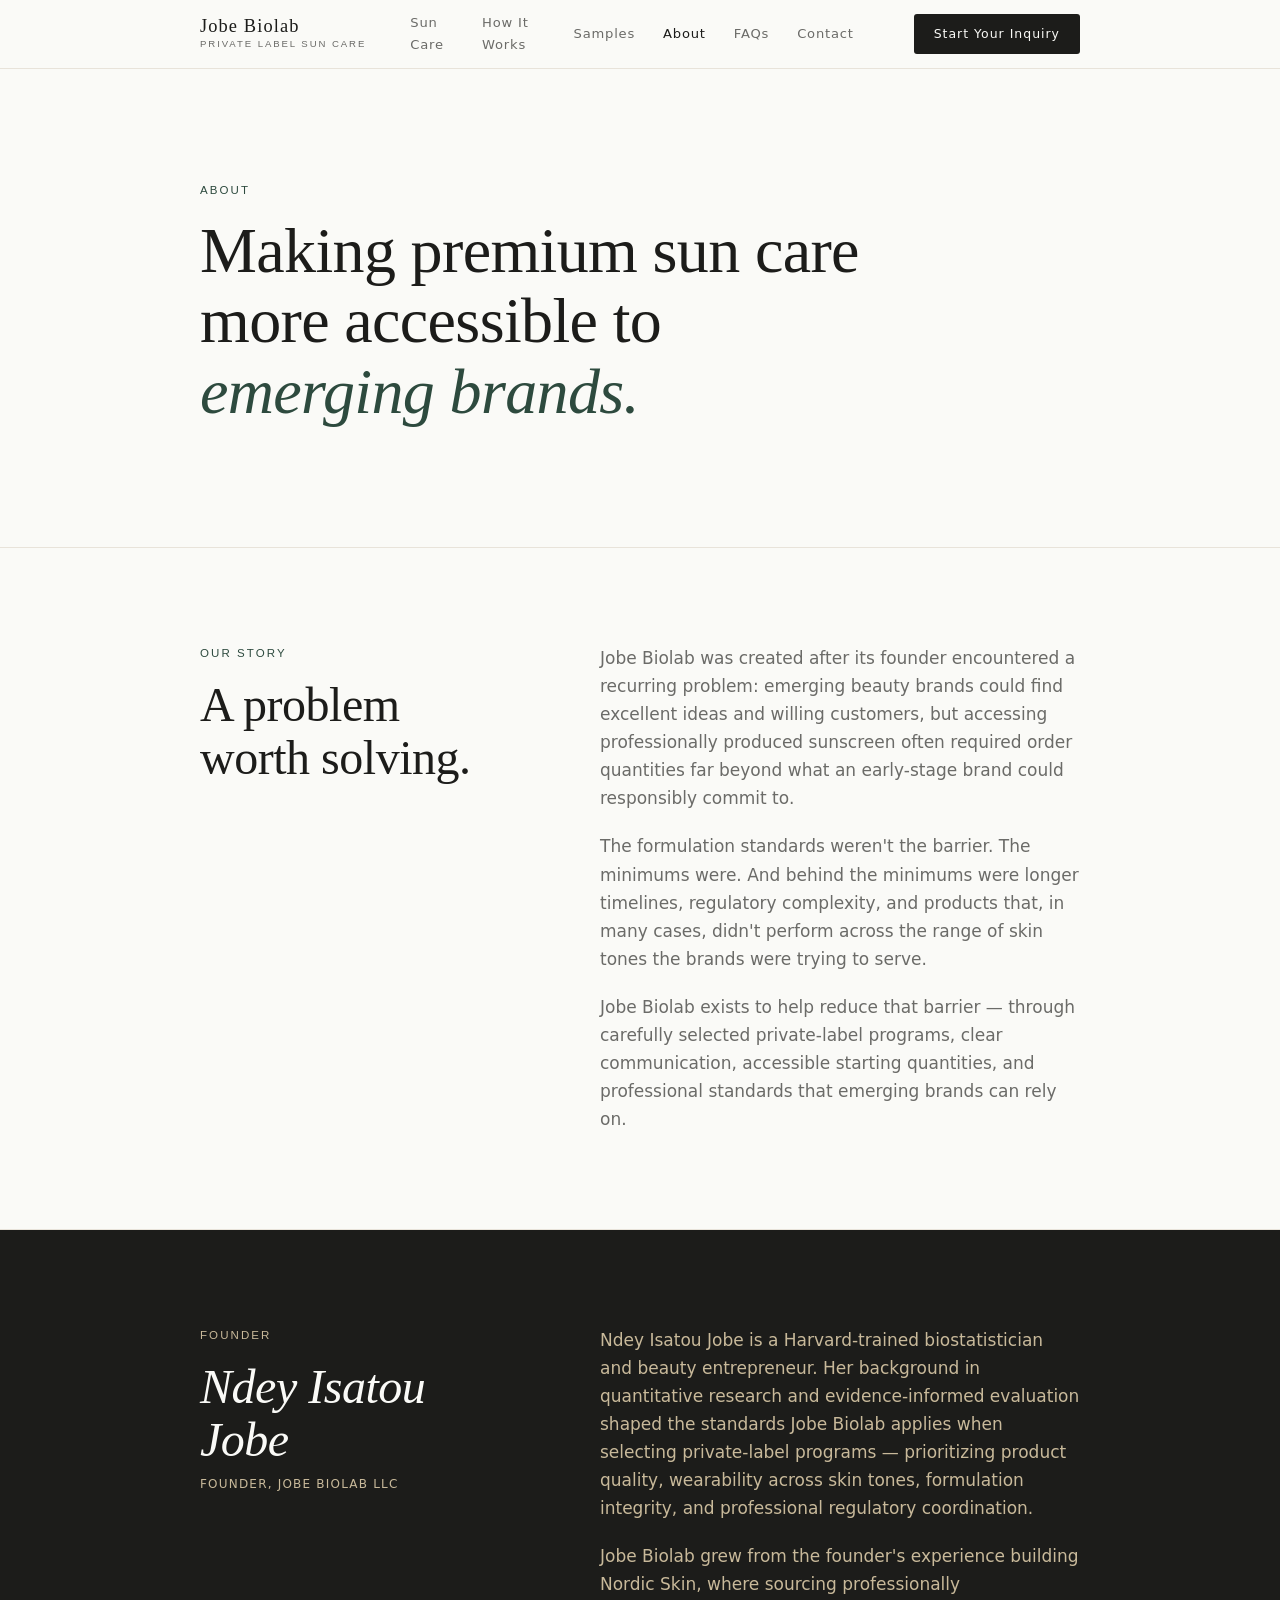
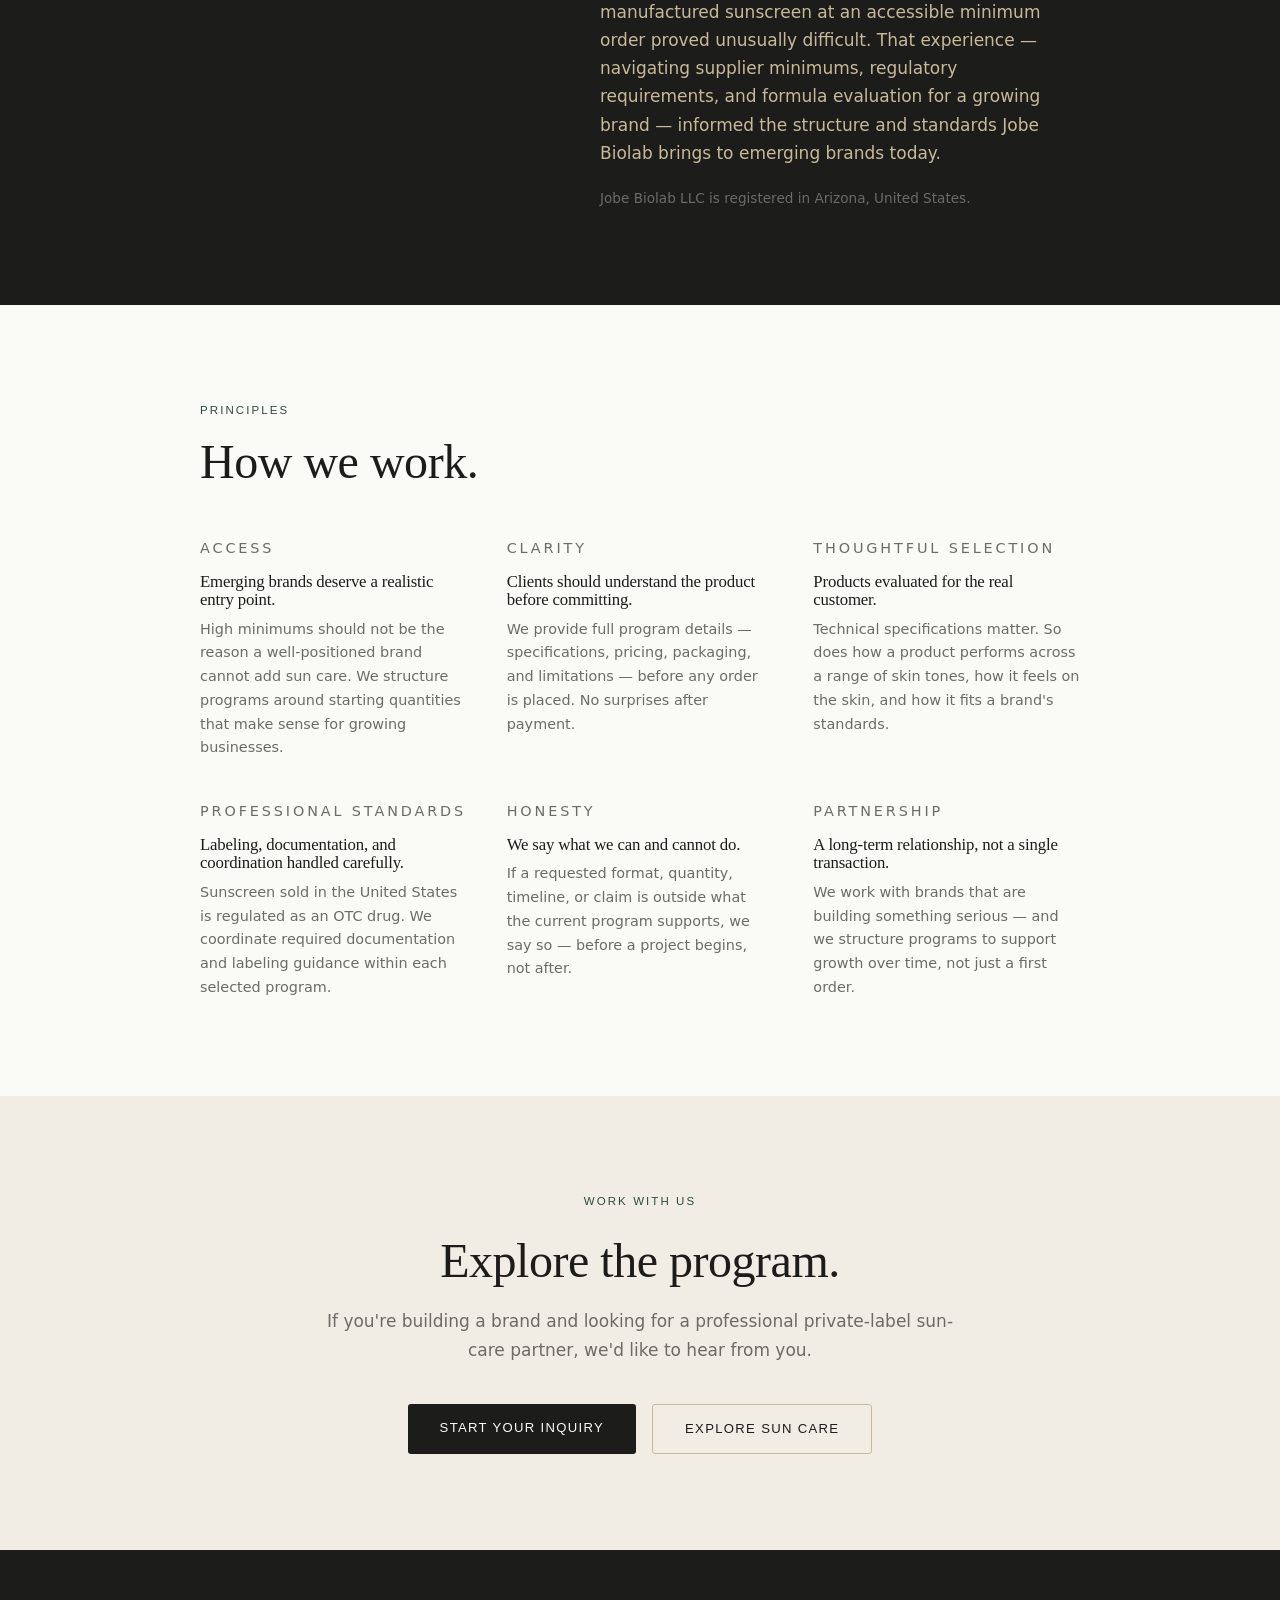
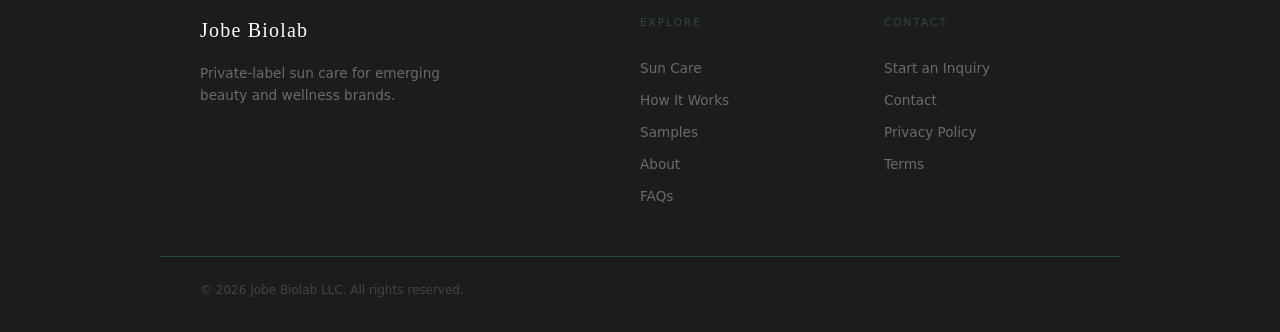
==== commit fac3d78b: "Collapse two-column layouts to a single column on mobile The two-column content blocks on the home, " ====
--- a/about/index.html
+++ b/about/index.html
@@ -24,7 +24,7 @@
   <!-- STORY -->
   <section>
     <div class="wrap">
-      <div style="display:grid;grid-template-columns:1fr 1.5fr;gap:5rem;align-items:start;">
+      <div class="split-2" style="--split:1fr 1.5fr;--split-gap:5rem;align-items:start;">
         <div>
           <span class="eyebrow">Our story</span>
           <h2 style="margin-top:1rem;max-width:16ch;">A problem worth solving.</h2>
@@ -43,7 +43,7 @@
   <!-- FOUNDER -->
   <section class="section--dark">
     <div class="wrap">
-      <div style="display:grid;grid-template-columns:1fr 1.5fr;gap:5rem;align-items:start;">
+      <div class="split-2" style="--split:1fr 1.5fr;--split-gap:5rem;align-items:start;">
         <div>
           <span class="eyebrow">Founder</span>
           <h2 style="color:#FAFAF7;font-style:italic;font-weight:300;margin-top:1rem;max-width:16ch;">Ndey Isatou Jobe</h2>
--- a/assets/style.css
+++ b/assets/style.css
@@ -381,6 +381,22 @@
   color: rgba(255,255,255,0.5);
   margin-top: 1.5rem;
   max-width: 55ch;
+}
+
+/* ---------- 2-col split ----------
+   Two-column content blocks that collapse to one column on small
+   screens. Use this instead of an inline grid-template-columns, which
+   no media query can override.
+   Column ratio and gap are set per instance via the --split and
+   --split-gap custom properties, so an inline style can vary them
+   without defeating the breakpoint below. */
+.split-2 {
+  display: grid;
+  grid-template-columns: var(--split, 1fr 1fr);
+  gap: var(--split-gap, 4rem);
+}
+@media (max-width: 768px) {
+  .split-2 { grid-template-columns: 1fr; gap: 2.5rem; }
 }
 
 /* ---------- 3-col grid ---------- */
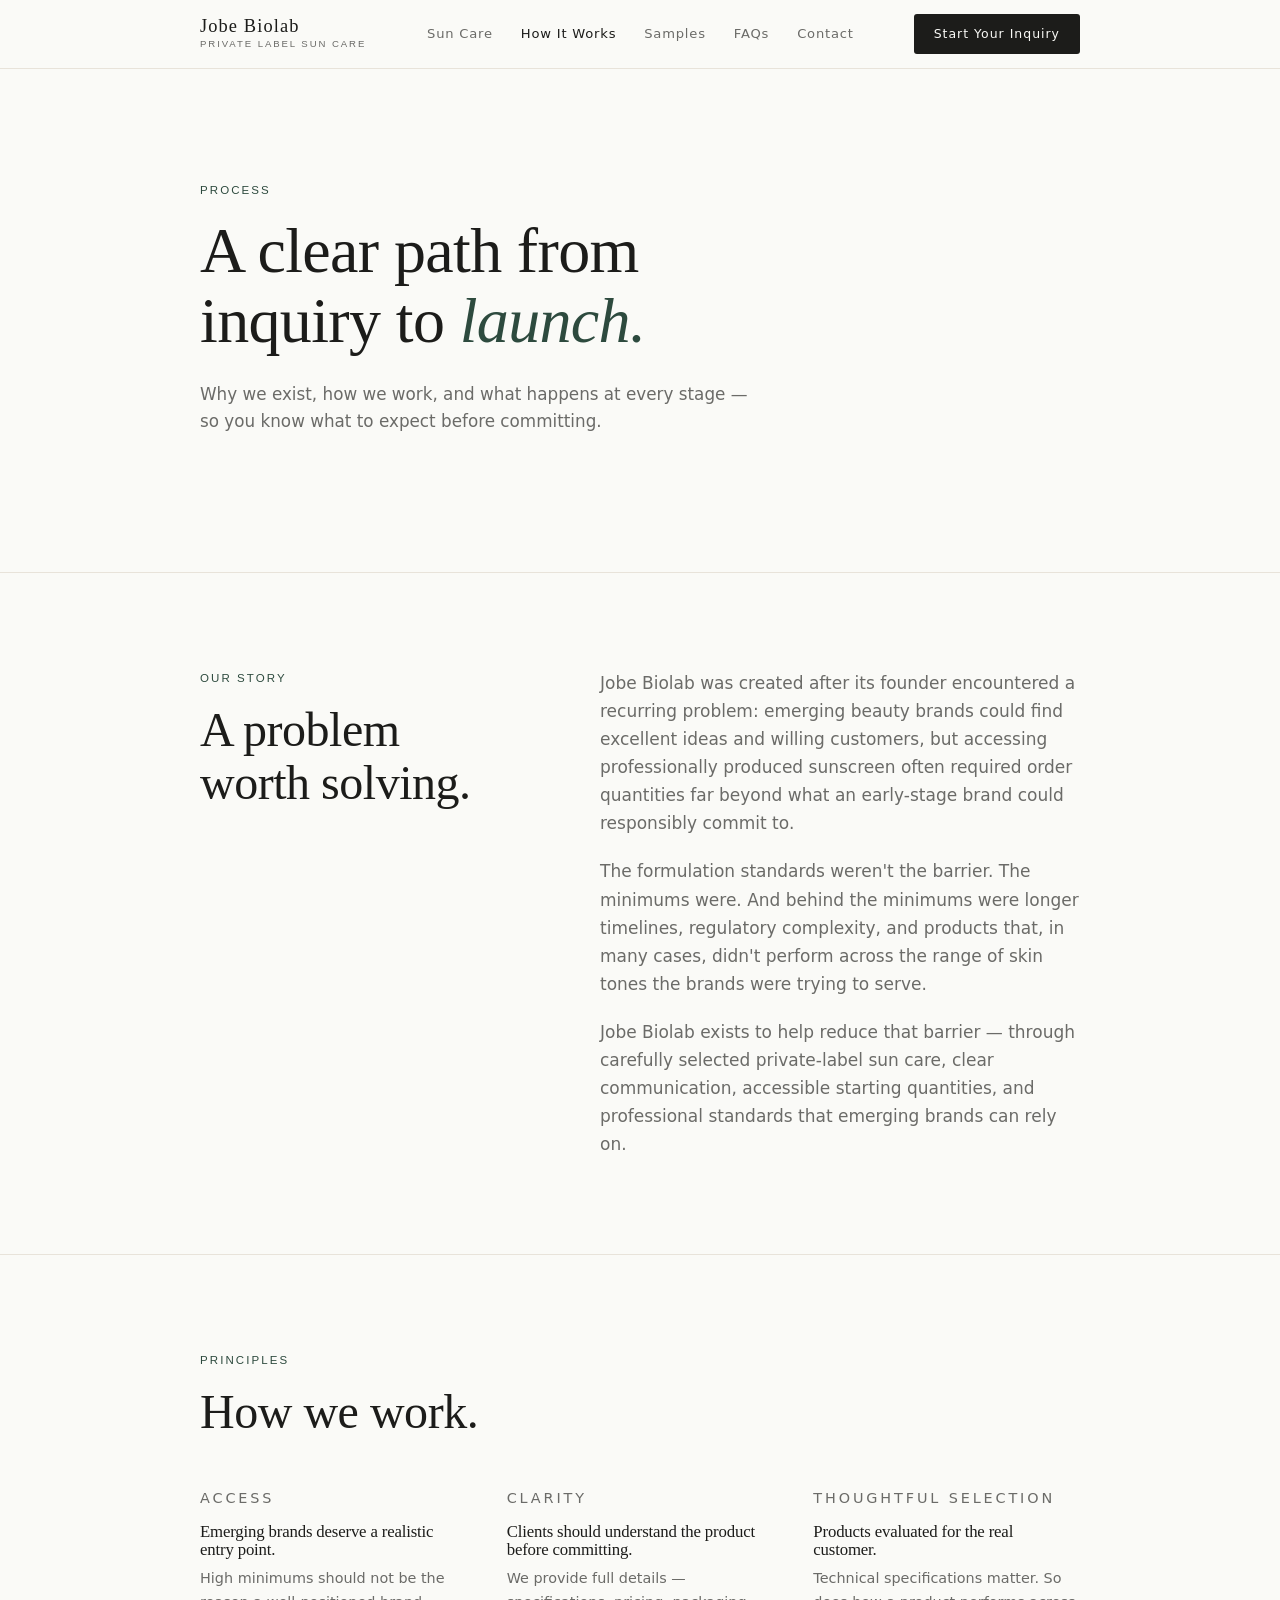
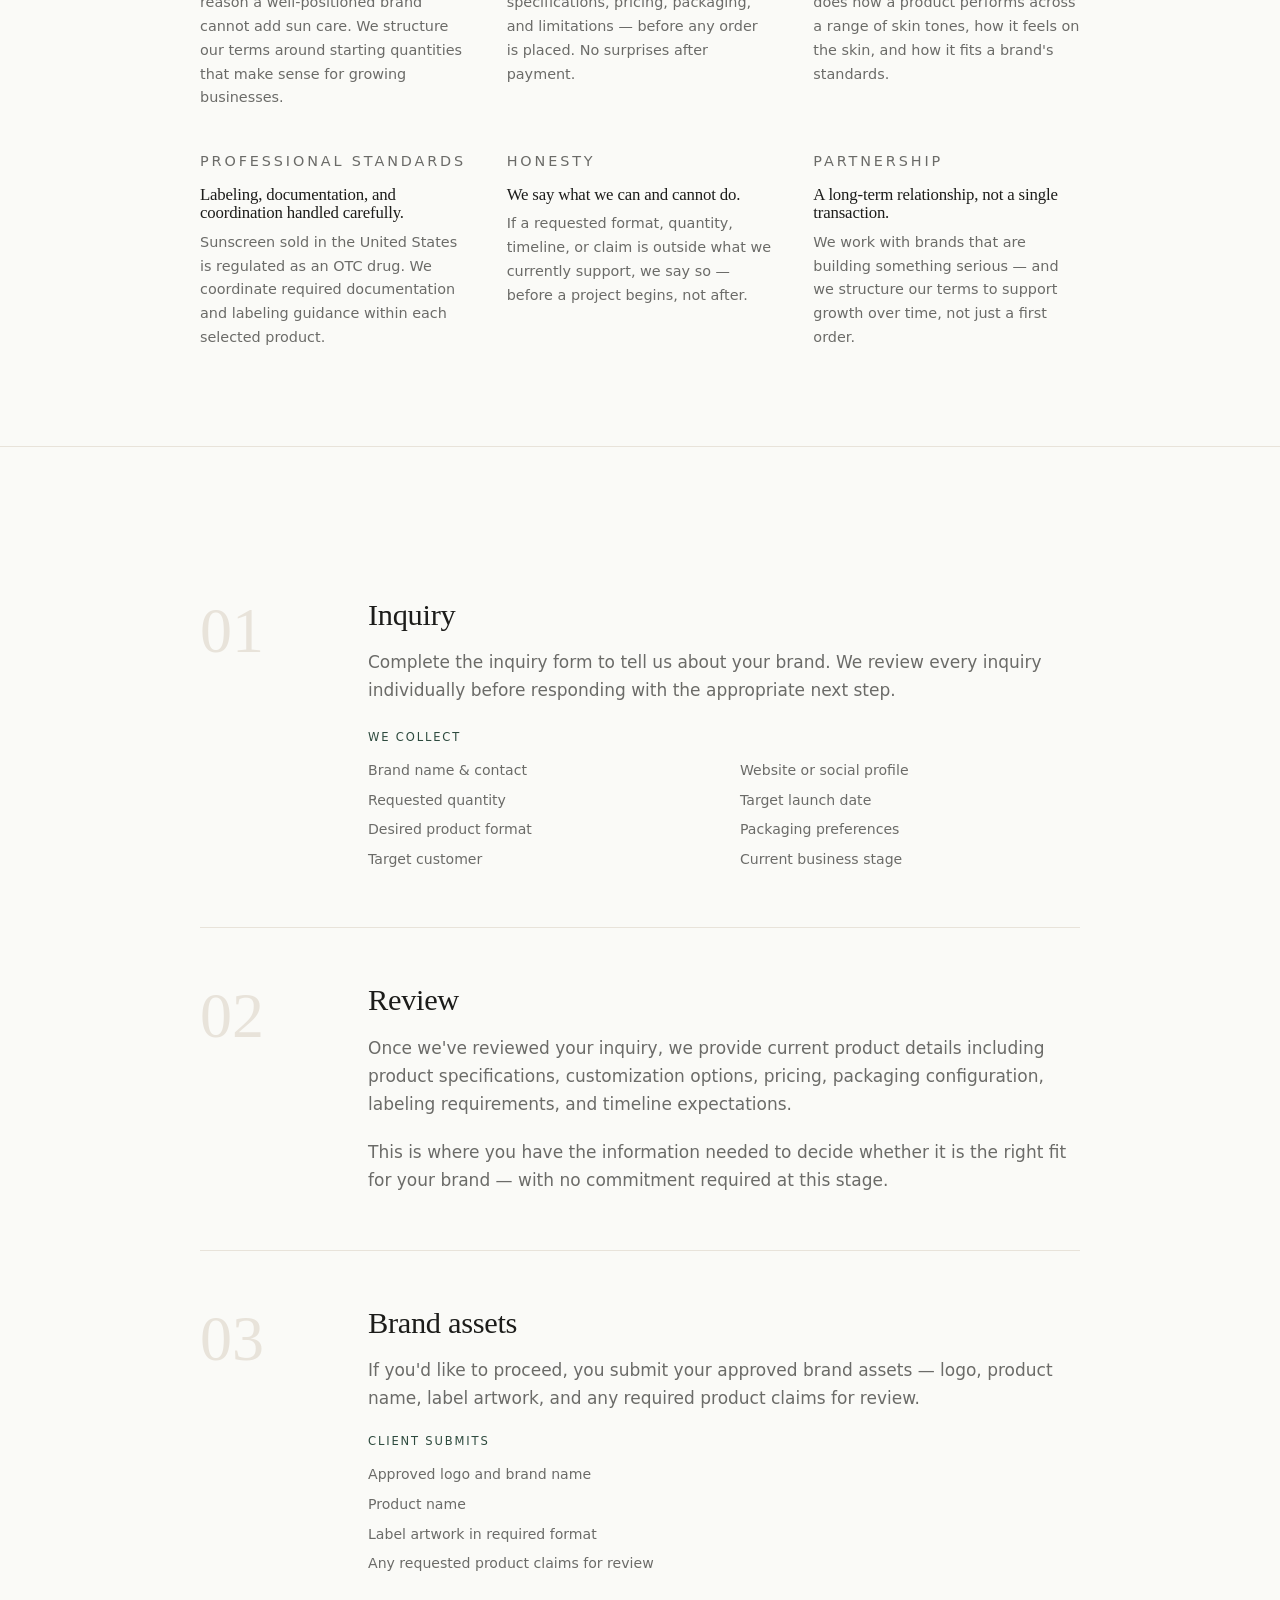
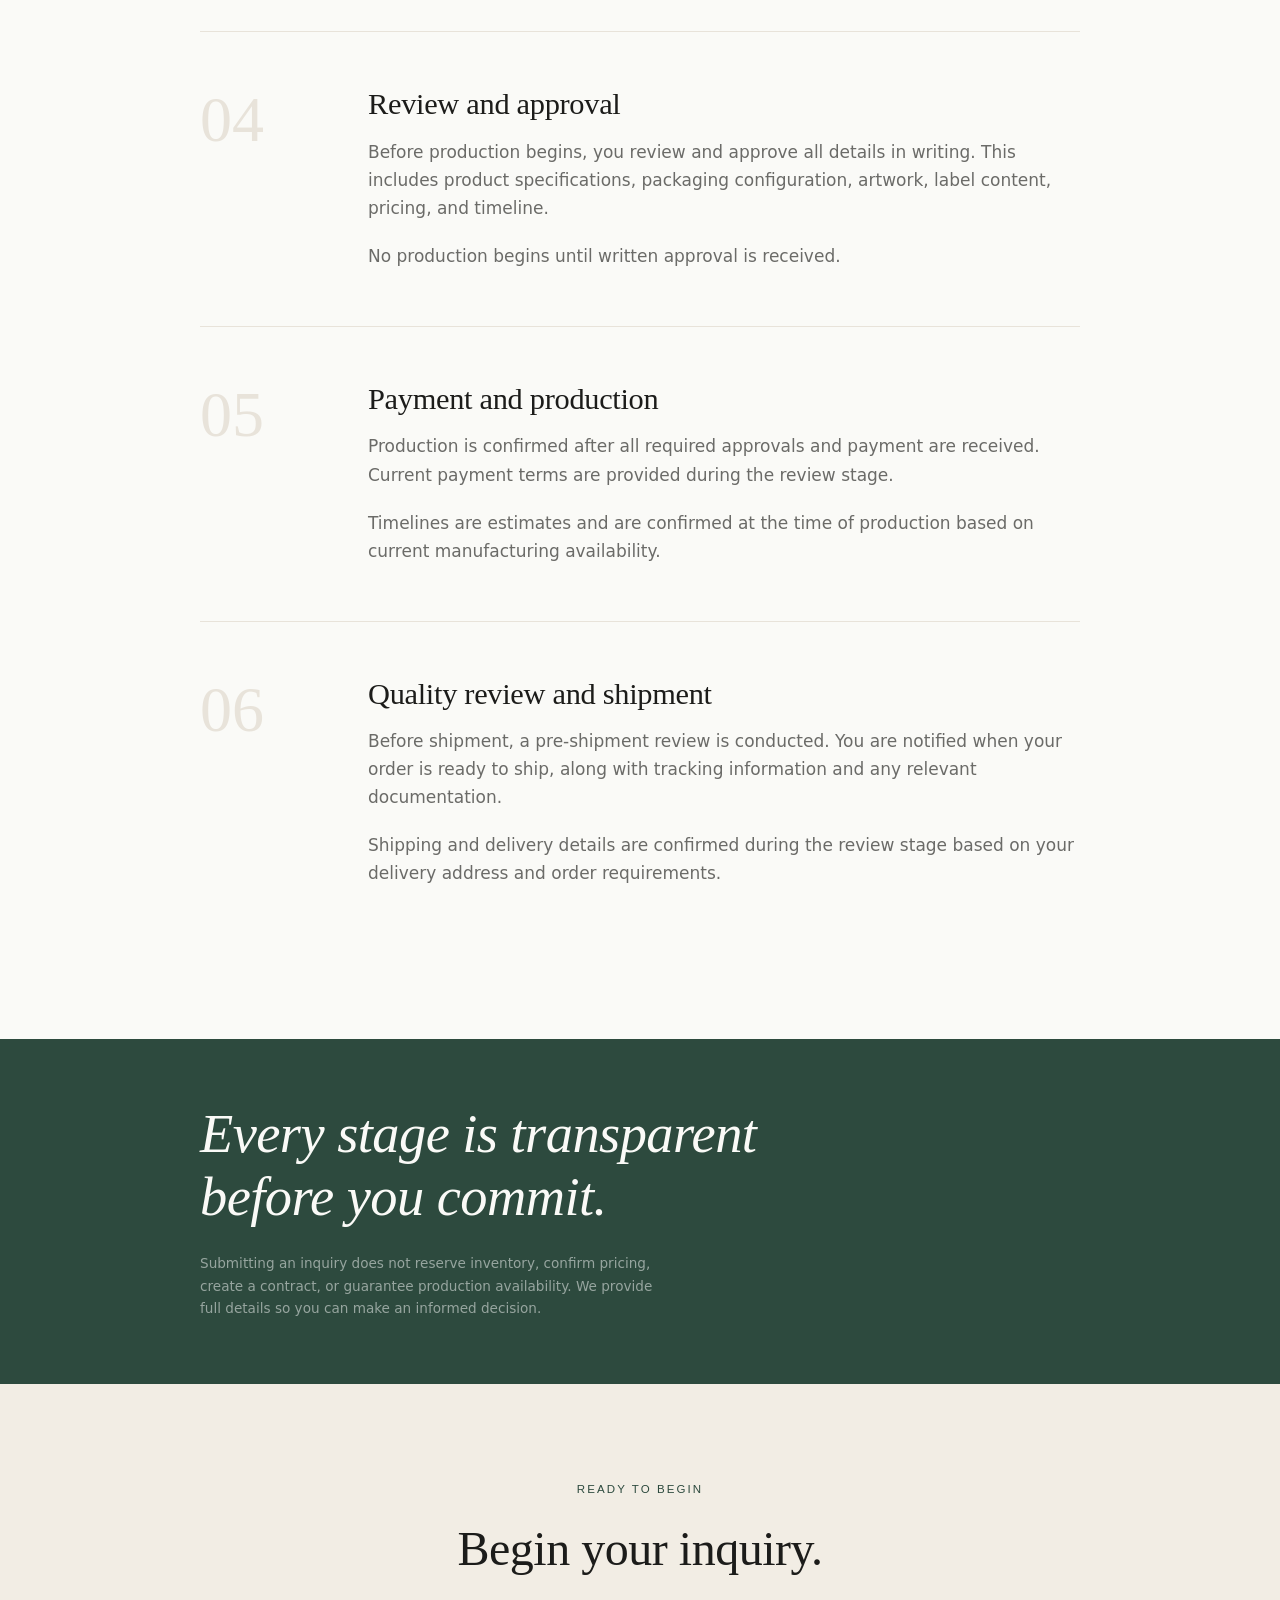
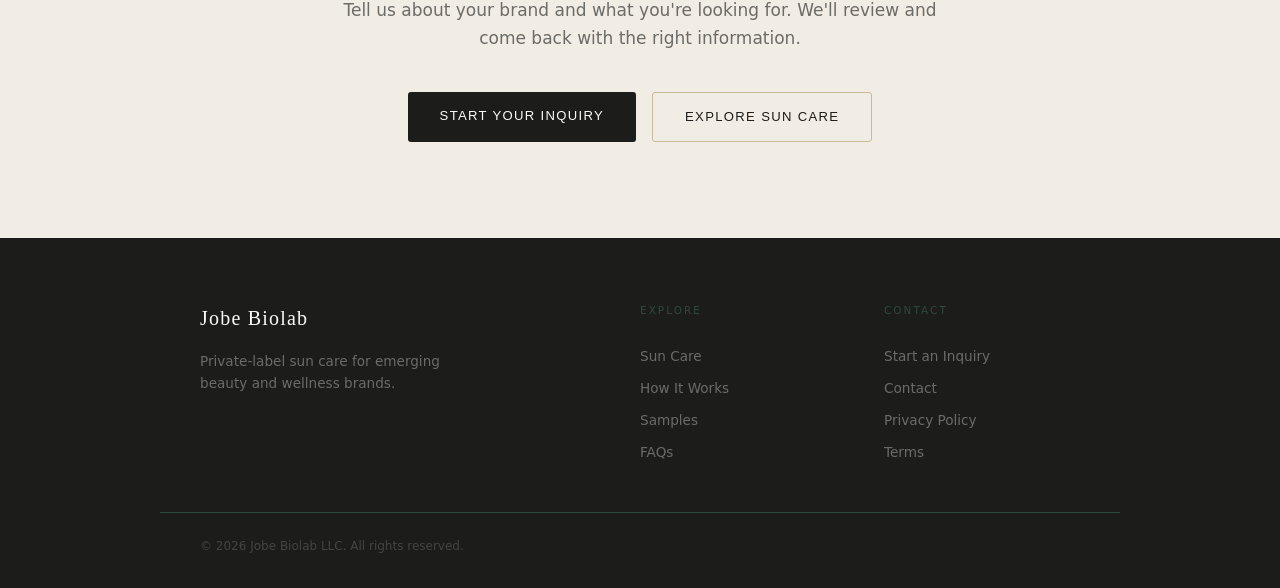
==== commit 319da5c9: "Tighten the site: drop founder sections, merge About, retire 'program' Removes the founder sections " ====
--- a/about/index.html
+++ b/about/index.html
@@ -3,114 +3,17 @@
 <head>
   <meta charset="UTF-8">
   <meta name="viewport" content="width=device-width, initial-scale=1.0">
-  <title>About Jobe Biolab | Private Label Beauty Partner</title>
-  <meta name="description" content="Jobe Biolab is a private-label sun-care partner helping emerging beauty and wellness brands access professionally manufactured SPF products at accessible starting quantities.">
-  <link rel="canonical" href="https://jobebiolab.com/about/">
+  <title>How It Works | Jobe Biolab</title>
+  <link rel="canonical" href="https://jobebiolab.com/how-it-works/">
+  <meta http-equiv="refresh" content="0; url=/how-it-works/">
+  <meta name="robots" content="noindex">
   <link rel="stylesheet" href="/assets/style.css">
 </head>
 <body>
-  <header id="site-header"></header>
-
-  <!-- HERO -->
-  <section class="hero">
-    <div class="wrap">
-      <span class="eyebrow">About</span>
-      <h1 style="max-width:22ch;margin:1rem 0 1.5rem;">Making premium sun care more accessible to <em>emerging brands.</em></h1>
+  <section style="padding:8rem 0;text-align:center;">
+    <div class="wrap wrap--narrow">
+      <p class="text-grey">This page has moved to <a href="/how-it-works/" style="color:#2D4A3E;text-decoration:underline;text-underline-offset:3px;">How It Works</a>.</p>
     </div>
   </section>
-
-  <hr class="rule">
-
-  <!-- STORY -->
-  <section>
-    <div class="wrap">
-      <div class="split-2" style="--split:1fr 1.5fr;--split-gap:5rem;align-items:start;">
-        <div>
-          <span class="eyebrow">Our story</span>
-          <h2 style="margin-top:1rem;max-width:16ch;">A problem worth solving.</h2>
-        </div>
-        <div>
-          <p class="text-grey" style="margin-bottom:1.25rem;">Jobe Biolab was created after its founder encountered a recurring problem: emerging beauty brands could find excellent ideas and willing customers, but accessing professionally produced sunscreen often required order quantities far beyond what an early-stage brand could responsibly commit to.</p>
-          <p class="text-grey" style="margin-bottom:1.25rem;">The formulation standards weren't the barrier. The minimums were. And behind the minimums were longer timelines, regulatory complexity, and products that, in many cases, didn't perform across the range of skin tones the brands were trying to serve.</p>
-          <p class="text-grey">Jobe Biolab exists to help reduce that barrier — through carefully selected private-label programs, clear communication, accessible starting quantities, and professional standards that emerging brands can rely on.</p>
-        </div>
-      </div>
-    </div>
-  </section>
-
-  <hr class="rule">
-
-  <!-- FOUNDER -->
-  <section class="section--dark">
-    <div class="wrap">
-      <div class="split-2" style="--split:1fr 1.5fr;--split-gap:5rem;align-items:start;">
-        <div>
-          <span class="eyebrow">Founder</span>
-          <h2 style="color:#FAFAF7;font-style:italic;font-weight:300;margin-top:1rem;max-width:16ch;">Ndey Isatou Jobe</h2>
-          <p style="color:#C8B99A;font-size:0.75rem;letter-spacing:0.1em;text-transform:uppercase;margin-top:0.5rem;">Founder, Jobe Biolab LLC</p>
-        </div>
-        <div>
-          <p style="color:#C8B99A;margin-bottom:1.25rem;">Ndey Isatou Jobe is a Harvard-trained biostatistician and beauty entrepreneur. Her background in quantitative research and evidence-informed evaluation shaped the standards Jobe Biolab applies when selecting private-label programs — prioritizing product quality, wearability across skin tones, formulation integrity, and professional regulatory coordination.</p>
-          <p style="color:#C8B99A;margin-bottom:1.25rem;">Jobe Biolab grew from the founder's experience building Nordic Skin, where sourcing professionally manufactured sunscreen at an accessible minimum order proved unusually difficult. That experience — navigating supplier minimums, regulatory requirements, and formula evaluation for a growing brand — informed the structure and standards Jobe Biolab brings to emerging brands today.</p>
-          <p style="color:#6B6B68;font-size:0.85rem;">Jobe Biolab LLC is registered in Arizona, United States.</p>
-        </div>
-      </div>
-    </div>
-  </section>
-
-  <!-- PRINCIPLES -->
-  <section>
-    <div class="wrap">
-      <span class="eyebrow">Principles</span>
-      <h2 class="mb-3" style="max-width:20ch;">How we work.</h2>
-      <div class="grid-3" style="margin-top:3rem;">
-        <div class="grid-item">
-          <p class="grid-item-label">Access</p>
-          <h4>Emerging brands deserve a realistic entry point.</h4>
-          <p>High minimums should not be the reason a well-positioned brand cannot add sun care. We structure programs around starting quantities that make sense for growing businesses.</p>
-        </div>
-        <div class="grid-item">
-          <p class="grid-item-label">Clarity</p>
-          <h4>Clients should understand the product before committing.</h4>
-          <p>We provide full program details — specifications, pricing, packaging, and limitations — before any order is placed. No surprises after payment.</p>
-        </div>
-        <div class="grid-item">
-          <p class="grid-item-label">Thoughtful selection</p>
-          <h4>Products evaluated for the real customer.</h4>
-          <p>Technical specifications matter. So does how a product performs across a range of skin tones, how it feels on the skin, and how it fits a brand's standards.</p>
-        </div>
-        <div class="grid-item">
-          <p class="grid-item-label">Professional standards</p>
-          <h4>Labeling, documentation, and coordination handled carefully.</h4>
-          <p>Sunscreen sold in the United States is regulated as an OTC drug. We coordinate required documentation and labeling guidance within each selected program.</p>
-        </div>
-        <div class="grid-item">
-          <p class="grid-item-label">Honesty</p>
-          <h4>We say what we can and cannot do.</h4>
-          <p>If a requested format, quantity, timeline, or claim is outside what the current program supports, we say so — before a project begins, not after.</p>
-        </div>
-        <div class="grid-item">
-          <p class="grid-item-label">Partnership</p>
-          <h4>A long-term relationship, not a single transaction.</h4>
-          <p>We work with brands that are building something serious — and we structure programs to support growth over time, not just a first order.</p>
-        </div>
-      </div>
-    </div>
-  </section>
-
-  <div class="cta-section">
-    <div class="wrap wrap--narrow">
-      <span class="eyebrow" style="display:block;text-align:center;margin-bottom:1.5rem;">Work with us</span>
-      <h2>Explore the program.</h2>
-      <p>If you're building a brand and looking for a professional private-label sun-care partner, we'd like to hear from you.</p>
-      <div class="cta-actions">
-        <a href="/contact/" class="btn btn--primary">Start Your Inquiry</a>
-        <a href="/sun-care/" class="btn btn--outline">Explore Sun Care</a>
-      </div>
-    </div>
-  </div>
-
-  <footer id="site-footer"></footer>
-  <script src="/assets/config.js"></script>
 </body>
 </html>
